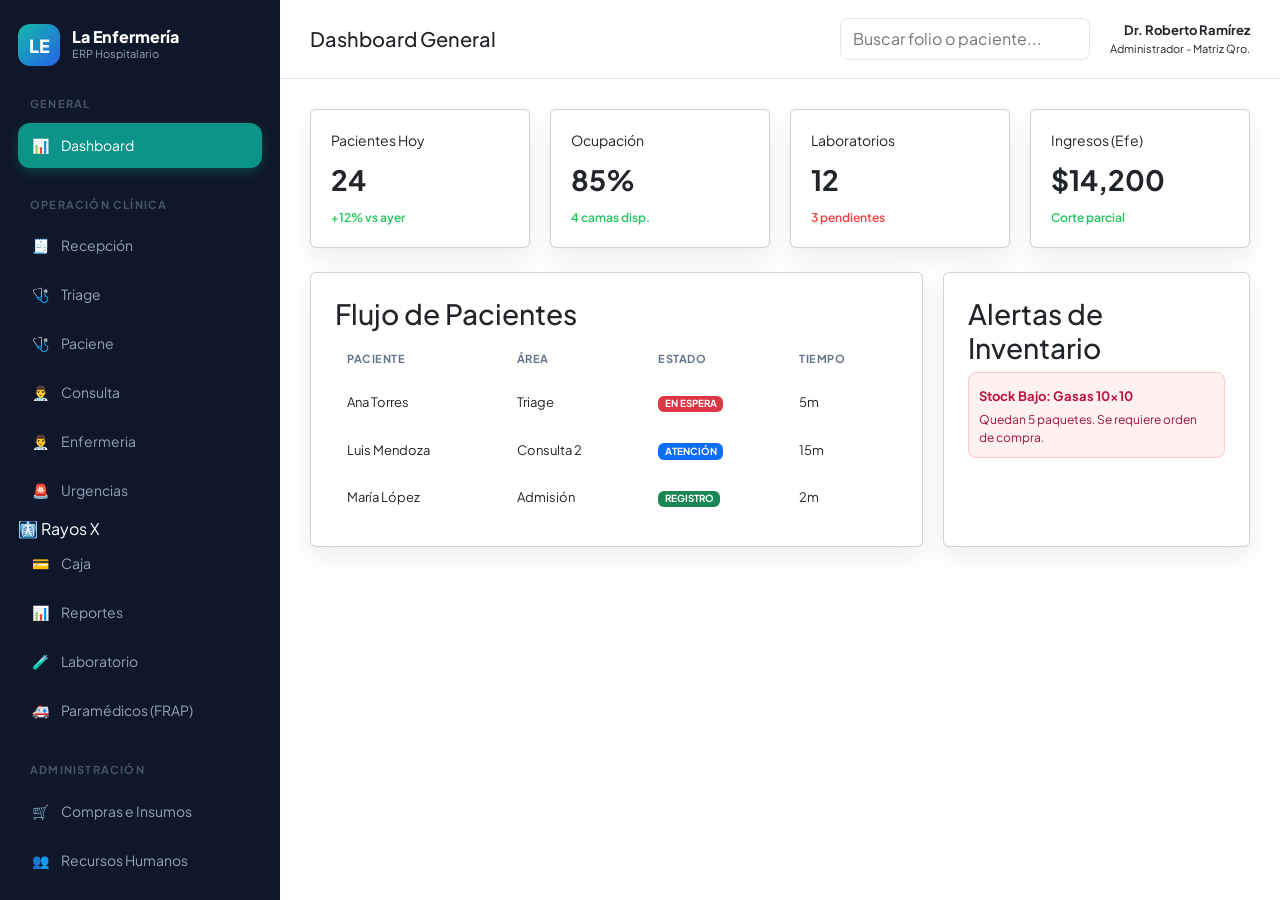
==== index.html @ 9ca6b5b4 "ci:: burtton" ====
<!DOCTYPE html>
<html lang="es">

<head>
    <meta charset="UTF-8">
    <meta name="viewport" content="width=device-width, initial-scale=1.0">
    <title>ERP Clínica La Enfermería - Sistema Integral</title>
    <script src="./js/script.js"></script>
    <script src="./js/triage.js"></script>
    <script src="./js/laboratori.js"></script>
    <script src="./js/reception.js"></script>
    <script src="./js/xray.js"></script>
    <script src="./js/paramedic.js"></script>
    <script src="https://cdnjs.cloudflare.com/ajax/libs/jspdf/2.5.1/jspdf.umd.min.js"></script>
    <script src="https://cdn.jsdelivr.net/npm/bootstrap@5.3.3/dist/js/bootstrap.bundle.min.js"></script>
    <link rel="stylesheet" href="./styles/triage.css">
    <link rel="stylesheet" href="./styles/laboratori.css">
    <link rel="stylesheet" href="./styles/enfermery.css">
    <link rel="stylesheet" href="./styles/consultation.css">
    <link rel="stylesheet" href="./styles/patient.css">
    <link rel="stylesheet" href="./styles/urgency.css">
    <link rel="stylesheet" href="./styles/toast.css">
    <link rel="stylesheet" href="./styles/paramedics.css">
    <link rel="stylesheet" href="./styles/reception.css">
    <link rel="stylesheet" href="./styles/general.css">
    <link href="https://cdn.jsdelivr.net/npm/bootstrap@5.3.8/dist/css/bootstrap.min.css" rel="stylesheet"
        integrity="sha384-sRIl4kxILFvY47J16cr9ZwB07vP4J8+LH7qKQnuqkuIAvNWLzeN8tE5YBujZqJLB" crossorigin="anonymous">
    <link href="https://fonts.googleapis.com/css2?family=Plus+Jakarta+Sans:wght@300;400;600;700&display=swap"
        rel="stylesheet">
</head>

<body>
    <script src="./js/consultation.js"></script>
    <script src="./js/patient.js"></script>
    <script src="./js//urgency.js"></script>

    <div id="toast-container"></div>
    <aside class="sidebar">
        <div class="brand">
            <div class="brand-logo">LE</div>
            <div>
                <div style="font-weight: 800; font-size: 16px; line-height: 1.2;">La Enfermería</div>
                <div style="font-size: 11px; color: #94a3b8;">ERP Hospitalario</div>
            </div>
        </div>

        <div class="nav-group">


            <div class="nav-label">General</div>
            <div class="nav-item active" onclick="showModule('dashboard')"><span>📊</span> Dashboard</div>
        </div>

        <div class="nav-group">
            <div class="nav-label">Operación Clínica</div>
            <div class="nav-item" onclick="showModule('recepcion')"><span>🧾</span>Recepción</div>
            <div class="nav-item" onclick="showModule('triage')"><span>🩺</span> Triage</div>
            <div class="nav-item" onclick="showModule('paciente')"><span>🩺</span> Paciene</div>
            <div class="nav-item" onclick="showModule('consulta')"><span>👨‍⚕️</span> Consulta</div>
            <div class="nav-item" onclick="showModule('enfermeria')"><span>👨‍⚕️</span> Enfermeria </div>
            <div class="nav-item" onclick="showModule('urgency')"><span>🚨</span> Urgencias</div>
            <div class="nav-iteem" onclick="showModule('xray')"><span>🩻</span> Rayos X</div>
            <div class="nav-item" onclick="showModule('')"><span>💳</span> Caja </div>
            <div class="nav-item" onclick="showModule('')"><span>📊</span> Reportes</div>
            <div class="nav-item" onclick="showModule('laboratorio')"><span>🧪</span> Laboratorio</div>
            <div class="nav-item" onclick="showModule('paramedicos')"><span>🚑</span> Paramédicos (FRAP)</div>
        </div>

        <div class="nav-group">
            <div class="nav-label">Administración</div>
            <div class="nav-item" onclick="showModule('compras')"><span>🛒</span> Compras e Insumos</div>
            <div class="nav-item" onclick="showModule('rrhh')"><span>👥</span> Recursos Humanos</div>
            <div class="nav-item" onclick="showModule('sistema')"><span>⚙️</span> Configuración</div>
        </div>
    </aside>
    <div class="main-container">
        <header>
            <h2 id="module-title" style="margin:0; font-size: 20px;">Dashboard General</h2>
            <div style="display:flex; gap:20px; align-items:center;">
                <input type="text" placeholder="Buscar folio o paciente..."
                    style="width: 250px; padding: 8px 12px; border-radius: 8px; border: 1px solid var(--border);">
                <div style="text-align: right;">
                    <div style="font-size: 13px; font-weight: 700;">Dr. Roberto Ramírez</div>
                    <div style="font-size: 11px; color: v ar(--text-muted);">Administrador - Matriz Qro.</div>
                </div>
            </div>
        </header>

        <div class="content">
            <section id="dashboard" class="section active">
                <div class="grid grid-4">
                    <div class="card kpi"><small>Pacientes Hoy</small><strong>24</strong><span>+12% vs ayer</span></div>
                    <div class="card kpi"><small>Ocupación</small><strong>85%</strong><span>4 camas disp.</span></div>
                    <div class="card kpi"><small>Laboratorios</small><strong>12</strong><span
                            style="color:var(--danger)">3 pendientes</span></div>
                    <div class="card kpi"><small>Ingresos (Efe)</small><strong>$14,200</strong><span>Corte
                            parcial</span></div>
                </div>
                <div class="grid grid-2">
                    <div class="card">
                        <h3>Flujo de Pacientes</h3>
                        <table>
                            <thead>
                                <tr>
                                    <th>Paciente</th>
                                    <th>Área</th>
                                    <th>Estado</th>
                                    <th>Tiempo</th>
                                </tr>
                            </thead>
                            <tbody>
                                <tr>
                                    <td>Ana Torres</td>
                                    <td>Triage</td>
                                    <td><span class="badge  text-bg-danger">En espera</span></td>
                                    <td>5m</td>
                                </tr>
                                <tr>
                                    <td>Luis Mendoza</td>
                                    <td>Consulta 2</td>
                                    <td><span class="badge text-bg-primary">Atención</span></td>
                                    <td>15m</td>
                                </tr>
                                <tr>
                                    <td>María López</td>
                                    <td>Admisión</td>
                                    <td><span class="badge text-bg-success">Registro</span></td>
                                    <td>2m</td>
                                </tr>
                            </tbody>
                        </table>
                    </div>
                    <div class="card">
                        <h3>Alertas de Inventario</h3>
                        <div
                            style="padding:10px; border-radius:8px; background:#fff1f2; border:1px solid #fecaca; margin-bottom:10px;">
                            <strong style="color:#be123c; font-size:13px;">Stock Bajo: Gasas 10x10</strong>
                            <p style="margin:4px 0 0; font-size:12px; color:#9f1239;">Quedan 5 paquetes. Se requiere
                                orden de compra.</p>
                        </div>
                    </div>
                </div>
            </section>

            <section id="recepcion" class="section">
                <div class="container-fluid py-3">
                    <div class="card shadow-sm border-0 rounded-4">

                        <div class="card-body">

                            <div class="d-flex justify-content-between align-items-center flex-wrap gap-3 mb-4">

                                <div>
                                    <h2 class="mb-1">
                                        Admisión Clínica
                                    </h2>

                                    <p class="text-muted mb-0 small">
                                        Registro, clasificación y control de flujo operativo.
                                    </p>
                                </div>

                                <button class="btn btn-danger" onclick="openUrgencia()">

                                    🚨 Pase directo a urgencias

                                </button>

                            </div>

                            <div class="row g-3 mb-4">

                                <div class="col-md-3">
                                    <div class="card border-0 bg-light rounded-4">
                                        <div class="card-body">
                                            <small class="text-muted">
                                                Pacientes activos
                                            </small>

                                            <h2 id="stat-activos" class="mb-0">
                                                0
                                            </h2>
                                        </div>
                                    </div>
                                </div>

                                <div class="col-md-3">
                                    <div class="card border-0 bg-light rounded-4">
                                        <div class="card-body">
                                            <small class="text-muted">
                                                En espera
                                            </small>

                                            <h2 id="stat-espera" class="mb-0">
                                                0
                                            </h2>
                                        </div>
                                    </div>
                                </div>

                                <div class="col-md-3">
                                    <div class="card border-0 bg-light rounded-4">
                                        <div class="card-body">
                                            <small class="text-muted">
                                                Urgencias
                                            </small>

                                            <h2 id="stat-urgencias" class="mb-0">
                                                0
                                            </h2>
                                        </div>
                                    </div>
                                </div>

                                <div class="col-md-3">
                                    <div class="card border-0 bg-light rounded-4">
                                        <div class="card-body">
                                            <small class="text-muted">
                                                Pendiente de cobro
                                            </small>

                                            <h2 id="stat-finalizados" class="mb-0">
                                                0
                                            </h2>
                                        </div>
                                    </div>
                                </div>

                            </div>
                            <ul class="nav nav-pills mb-4" id="admisionTabs">

                                <li class="nav-item">
                                    <button
                                        id="btn-tab-directorio"
                                        class="nav-link active"
                                        data-bs-toggle="pill"
                                        data-bs-target="#tab-directorio">

                                        Directorio de Pacientes

                                    </button>
                                </li>

                                <li class="nav-item">
                                    <button
                                        id="btn-tab-admision"
                                        class="nav-link"
                                        data-bs-toggle="pill"
                                        data-bs-target="#tab-admision">

                                        Ficha de Ingreso

                                    </button>
                                </li>

                                <li class="nav-item">
                                    <button
                                        id="btn-tab-atencion"
                                        class="nav-link"
                                        data-bs-toggle="pill"
                                        data-bs-target="#tab-atencion">

                                        Monitor Clínico

                                    </button>
                                </li>

                            </ul>

                            <div class="tab-content">

                                <!-- DIRECTORIO -->

                                <div class="tab-pane fade show active" id="tab-directorio">

                                    <div class="card border-0 bg-light rounded-4">

                                        <div class="card-body">

                                            <div
                                                class="d-flex justify-content-between align-items-center flex-wrap gap-3 mb-4">

                                                <h4 class="mb-0">
                                                    Expediente Digital
                                                </h4>

                                                <input type="text" class="form-control" style="max-width:350px"
                                                    placeholder="Buscar..." onkeyup="filterTable(this)">

                                            </div>

                                            <div class="table-responsive">

                                                <table class="table align-middle">

                                                    <thead class="table-light">

                                                        <tr>
                                                            <th>Paciente</th>
                                                            <th>CURP</th>
                                                            <th>Teléfono</th>
                                                            <th>Membresía</th>
                                                            <th>Acciones</th>
                                                        </tr>

                                                    </thead>

                                                    <tbody id="lista-directorio"></tbody>

                                                </table>

                                            </div>

                                        </div>

                                    </div>

                                </div>

                                <!-- ADMISION -->
                                <div id="tab-admision" class="tab-pane fade container-fluid py-4">

                                    <div class="card border-0 shadow-sm rounded-4">

                                        <div class="card-body p-4 p-lg-5">

                                            <!-- HEADER -->
                                            <div
                                                class="d-flex justify-content-between align-items-center flex-wrap gap-3 mb-4">

                                                <div>
                                                    <h3 class="fw-bold mb-1">
                                                        Ficha de Ingreso Administrativo
                                                    </h3>

                                                    <p class="text-muted mb-0">
                                                        Registro administrativo y asignación de atención
                                                    </p>
                                                </div>

                                                <button class="btn btn-outline-secondary rounded-pill px-4"
                                                    onclick="limpiarForm()">

                                                    Limpiar formulario

                                                </button>

                                            </div>

                                            <!-- DATOS PERSONALES -->
                                            <div class="border-bottom pb-3 mb-4">
                                                <h5 class="fw-bold text-primary mb-0">
                                                    Datos Personales
                                                </h5>
                                            </div>

                                            <div class="row g-4">

                                                <div class="col-lg-4 col-md-6">
                                                    <label class="form-label fw-semibold required">
                                                        Nombre(s)
                                                    </label>

                                                    <input type="text" id="adm-nom" class="form-control form-control-lg"
                                                        placeholder="Ej. Luis Alberto">
                                                </div>

                                                <div class="col-lg-4 col-md-6">
                                                    <label class="form-label fw-semibold required">
                                                        Apellido Paterno
                                                    </label>

                                                    <input type="text" id="adm-pat" class="form-control form-control-lg"
                                                        placeholder="Ej. Mendoza">
                                                </div>

                                                <div class="col-lg-4 col-md-6">
                                                    <label class="form-label fw-semibold">
                                                        Apellido Materno
                                                    </label>

                                                    <input type="text" id="adm-mat" class="form-control form-control-lg"
                                                        placeholder="Ej. Arriaga">
                                                </div>

                                            </div>

                                            <div class="row g-4 mt-1">

                                                <div class="col-lg-3 col-md-6">
                                                    <label class="form-label fw-semibold required">
                                                        CURP
                                                    </label>

                                                    <input type="text" id="adm-curp"
                                                        class="form-control form-control-lg" maxlength="18"
                                                        placeholder="18 caracteres" oninput="handleCURP(this.value)">
                                                </div>

                                                <div class="col-lg-3 col-md-6">
                                                    <label class="form-label fw-semibold required">
                                                        Fecha Nacimiento
                                                    </label>

                                                    <input type="date" id="adm-fec" class="form-control form-control-lg"
                                                        onchange="calcEdad(this.value)">
                                                </div>

                                                <div class="col-lg-3 col-md-6">
                                                    <label class="form-label fw-semibold">
                                                        Edad Calculada
                                                    </label>

                                                    <input type="text" id="adm-edad" readonly
                                                        class="form-control form-control-lg bg-light"
                                                        placeholder="Automático">
                                                </div>

                                                <div class="col-lg-3 col-md-6">
                                                    <label class="form-label fw-semibold required">
                                                        Teléfono
                                                    </label>

                                                    <input type="tel" id="adm-tel" class="form-control form-control-lg"
                                                        maxlength="10" placeholder="10 dígitos">
                                                </div>

                                            </div>

                                            <!-- DATOS ADMINISTRATIVOS -->
                                            <div class="border-bottom pb-3 mt-5 mb-4">
                                                <h5 class="fw-bold text-primary mb-0">
                                                    Datos Administrativos
                                                </h5>
                                            </div>

                                            <div class="row g-4">

                                                <div class="col-lg-3 col-md-6">

                                                    <label class="form-label fw-semibold">
                                                        Sexo
                                                    </label>

                                                    <select id="adm-sexo" class="form-select form-select-lg">

                                                        <option value="">Seleccione...</option>
                                                        <option>Femenino</option>
                                                        <option>Masculino</option>
                                                        <option>Otro / No especifica</option>

                                                    </select>

                                                </div>

                                                <div class="col-lg-3 col-md-6">

                                                    <label class="form-label fw-semibold">
                                                        Correo
                                                    </label>

                                                    <input type="email" id="adm-correo"
                                                        class="form-control form-control-lg"
                                                        placeholder="correo@dominio.com">

                                                </div>

                                                <div class="col-lg-3 col-md-6">

                                                    <label class="form-label fw-semibold">
                                                        Tipo de Paciente
                                                    </label>

                                                    <select id="adm-tipo-paciente" class="form-select form-select-lg"
                                                        onchange="checkMembresiaManual(this.value)">

                                                        <option value="Particular">Particular</option>
                                                        <option value="Membresía">Membresía</option>

                                                    </select>

                                                </div>

                                                <div class="col-lg-3 col-md-6">

                                                    <label class="form-label fw-semibold">
                                                        Forma de Pago
                                                    </label>

                                                    <select id="adm-pago" class="form-select form-select-lg">

                                                        <option>Efectivo</option>
                                                        <option>Tarjeta</option>
                                                        <option>Transferencia</option>
                                                        <option>Pago pendiente</option>

                                                    </select>

                                                </div>

                                            </div>

                                            <!-- SERVICIO -->
                                            <div class="border-bottom pb-3 mt-5 mb-4">
                                                <h5 class="fw-bold text-primary mb-0">
                                                    Servicio Solicitado
                                                </h5>
                                            </div>

                                            <div class="row g-4">

                                                <div class="col-lg-3 col-md-6">

                                                    <label class="form-label fw-semibold required">
                                                        Servicio
                                                    </label>

                                                    <select id="adm-serv" class="form-select form-select-lg"
                                                        onchange="toggleExtra(this.value)">

                                                        <option value="">Seleccione servicio...</option>
                                                        <option value="consulta">🩺 Consulta Médica</option>
                                                        <option value="rx">🩻 Rayos X / Imagen</option>
                                                        <option value="laboratorio">🔬 Laboratorio</option>
                                                        <option value="enfermeria">💉 Enfermería / Inyecciones</option>
                                                        <option value="urgencias">🚨 Urgencias</option>

                                                    </select>

                                                </div>
                                            </div>

                                            <!-- EXTRA CONSULTA -->
                                            <div id="extra-consulta" class="border-top mt-5 pt-4" style="display:none;">

                                                <h5 class="fw-bold mb-4 text-secondary">
                                                    Información de Consulta
                                                </h5>

                                                <div class="row g-4">

                                                    <div class="col-lg-6">

                                                        <label class="form-label fw-semibold">
                                                            Motivo principal de consulta
                                                        </label>

                                                        <select id="adm-motivo-sel" class="form-select form-select-lg">

                                                            <option value="">Seleccione motivo...</option>
                                                            <option value="Certificado Médico">Certificado Médico
                                                            </option>
                                                            <option value="Contusión">Contusión</option>
                                                            <option value="Curación">Curación</option>
                                                            <option value="Diarrea">Diarrea</option>

                                                        </select>

                                                    </div>

                                                </div>

                                                <div class="mt-4">

                                                    <label class="form-label fw-semibold">
                                                        Comentarios libres / Signos referidos por el paciente
                                                    </label>

                                                    <textarea id="adm-comentarios" rows="3" class="form-control"
                                                        placeholder="Ej. El paciente refiere dolor intenso desde hace 2 días..."></textarea>

                                                </div>

                                            </div>

                                            <!-- PANEL MEMBRESIA -->
                                            <div id="panel-membresia" class="bg-light border rounded-4 p-4 mt-5">

                                                <div
                                                    class="d-flex justify-content-between align-items-center flex-wrap gap-2 mb-3">

                                                    <h4 id="mem-titulo" class="fw-bold m-0">
                                                    </h4>

                                                    <span class="badge bg-success px-3 py-2">
                                                        VIGENCIA: ACTIVA
                                                    </span>

                                                </div>

                                                <div id="mem-lista" class="row g-3">
                                                </div>

                                            </div>

                                            <!-- BOTON -->
                                            <div class="mt-5">

                                                <button id="btn-guardar-adm"
                                                    class="btn btn-primary btn-lg w-100 py-3 fw-bold rounded-4"
                                                    onclick="finalizarNormal()">

                                                    Confirmar Ingreso a Atención

                                                </button>

                                            </div>

                                        </div>

                                    </div>

                                </div>
                                <!-- MONITOR -->

                                <div class="tab-pane fade" id="tab-atencion">

                                    <div class="card border-0 bg-light rounded-4">

                                        <div class="card-body">

                                            <div class="d-flex justify-content-between align-items-center mb-4">

                                                <h4 class="mb-0">
                                                    Monitor Clínico
                                                </h4>

                                                <button class="btn btn-outline-secondary" onclick="limpiarAtencion()">

                                                    Limpiar monitor

                                                </button>

                                            </div>

                                            <div id="lista-atencion" class="grid grid-3">
                                                <!-- 
                                                class="row g-3"
                                             -->
                                            </div>

                                        </div>

                                    </div>

                                </div>

                            </div>
                        </div>

                    </div>
                </div>
            </section>

            <section id="paciente" class="section">
                <div class="grid grid-6" id="patient_table">
                    <table>
                        <thead>
                            <tr>
                                <td>#</td>
                                <td>Nombre</td>
                                <td>Curp</td>
                                <td>Edad</td>
                                <td>Sexo</td>
                                <td>Estado Actual</td>
                            </tr>
                        </thead>
                        <tbody>
                        </tbody>
                    </table>
                </div>
                <div id="patient_information" style="display: none;">
                    <div class="container-patient-information">
                        <img
                            src="https://encrypted-tbn0.gstatic.com/images?q=tbn:ANd9GcQP3lC0SfgqCcTGipFh64hddM6xgBYQj90wOA&s">
                        <h2><strong>Pedro Infante Cruz</strong></h2>
                    </div>
                    <div class="container py-5">

                        <!-- DATOS GENERALES -->
                        <div class="card shadow-sm mb-4">
                            <div class="card-body">

                                <div class="row">

                                    <div class="col-md-3 mb-3">
                                        <label class="fw-bold">Nombre</label>
                                        <p id="nombrePaciente"></p>
                                    </div>

                                    <div class="col-md-3 mb-3">
                                        <label class="fw-bold">Edad</label>
                                        <p id="edadPaciente"></p>
                                    </div>

                                    <div class="col-md-3 mb-3">
                                        <label class="fw-bold">Sexo</label>
                                        <p id="sexoPaciente"></p>
                                    </div>

                                    <div class="col-md-3 mb-3">
                                        <label class="fw-bold">CURP</label>
                                        <p id="curpPaciente"></p>
                                    </div>
                                    <div class="col-md-3 mb-3">
                                        <label class="fw-bold">Direccion</label>
                                        <p id="addressPaciente"></p>
                                    </div>
                                    <div class="col-md-3 mb-3">
                                        <label class="fw-bold">Tipo de Sangre</label>
                                        <p id="bloodType"></p>
                                    </div>

                                </div>

                            </div>
                        </div>

                        <!-- ACCORDION -->
                        <div class="accordion shadow-sm" id="accordionHistorial">
                            <!-- ULTIMAS VISITAS -->
                            <div class="accordion-item">

                                <h2 class="accordion-header">
                                    <button class="accordion-button" type="button" data-bs-toggle="collapse"
                                        data-bs-target="#collapseVisitas">

                                        Últimas Visitas
                                    </button>
                                </h2>

                                <div id="collapseVisitas" class="accordion-collapse collapse show"
                                    data-bs-parent="#accordionHistorial">

                                    <div class="accordion-body">

                                        <div id="visitasContainer"></div>

                                    </div>
                                </div>
                            </div>
                            <!-- ANTECEDENTES -->
                            <div class="accordion-item">

                                <h2 class="accordion-header">
                                    <button class="accordion-button collapsed" type="button" data-bs-toggle="collapse"
                                        data-bs-target="#collapseAntecedentes">

                                        Antecedentes Heredofamiliares
                                    </button>
                                </h2>

                                <div id="collapseAntecedentes" class="accordion-collapse collapse"
                                    data-bs-parent="#accordionHistorial">

                                    <div class="accordion-body">

                                        <ul class="list-group" id="antecedentesContainer"></ul>

                                    </div>
                                </div>
                            </div>
                            <!-- PADECIMIENTOS PREVIOS -->
                            <div class="accordion-item">

                                <h2 class="accordion-header">
                                    <button class="accordion-button collapsed" type="button" data-bs-toggle="collapse"
                                        data-bs-target="#collapsePadecimientos">

                                        <p>Padecimientos</p>
                                    </button>
                                </h2>

                                <div id="collapsePadecimientos" class="accordion-collapse collapse"
                                    data-bs-parent="#accordionHistorial">
                                    <div class="accordion-body">

                                        <ul class="list-group" id="padecimientosContainer"></ul>

                                    </div>
                                </div>
                            </div>

                            <!-- MEDICAMENTOS -->
                            <div class="accordion-item">

                                <h2 class="accordion-header">
                                    <button class="accordion-button collapsed" type="button" data-bs-toggle="collapse"
                                        data-bs-target="#collapseMedicamentos">

                                        Medicamentos
                                    </button>
                                </h2>

                                <div id="collapseMedicamentos" class="accordion-collapse collapse"
                                    data-bs-parent="#accordionHistorial">

                                    <div class="accordion-body">

                                        <ul class="list-group" id="medicamentosContainer"></ul>

                                    </div>
                                </div>
                            </div>

                            <!-- HISTORIAL CLINICO -->
                            <div class="accordion-item">

                                <h2 class="accordion-header">
                                    <button class="accordion-button collapsed" type="button" data-bs-toggle="collapse"
                                        data-bs-target="#collapseHistorial">

                                        Historial Clínico
                                    </button>
                                </h2>

                                <div id="collapseHistorial" class="accordion-collapse collapse"
                                    data-bs-parent="#accordionHistorial">

                                    <div class="accordion-body">

                                        <div id="historialContainer"></div>

                                    </div>
                                </div>
                            </div>

                        </div>

                    </div>
                </div>
            </section>

            <section id="triage" class="section">
                <div id="tableTriage" class="grid grid-6">
                    <table>
                        <thead>
                            <tr>
                                <th>Folio</th>
                                <th>Paciente</th>
                                <th>Motivo de Consulta</th>
                                <th>Estado</th>
                            </tr>
                        </thead>
                        <tbody>
                            <tr onclick="seleccionarPaciente()">
                                <td>ADM-001</td>
                                <td>Juan Pérez</td>
                                <td>Dolor en antebrazo</td>
                                <td class="badge text-bg-warning">En espera</td>
                            </tr>
                            <tr onclick="seleccionarPaciente()">
                                <td>ADM-002</td>
                                <td>Elena Gil</td>
                                <td>Aplicacion de inyeccion</td>
                                <td class="badge text-bg-primary">En Atencion</td>
                            </tr>
                        </tbody>
                    </table>
                </div>
                <div class="grid grid-2" id="contenedorForm" style="display:none;">
                    <div class="card">
                        <h3>Valoración de Signos Vitales</h3>
                        <div class="grid grid-3">
                            <div class="form-group">
                                <label>Tensión Sistólica (mmHg)</label>
                                <input type="number" id="sistolica" placeholder="120" required>
                                <small class="error-message"></small>
                            </div>
                            <div class="form-group">
                                <label>Tensión Diastólica (mmHg)</label>
                                <input type="number" id="diastolica" placeholder="80" required>
                                <small class="error-message"></small>
                            </div>
                            <div class="form-group">
                                <label>Frec. Cardíaca (LPM)</label>
                                <input type="number" id="lpm" placeholder="75" required>
                                <small class="error-message"></small>
                            </div>
                            <div class="form-group">
                                <label>Frec. Respiratoria (RPM)</label>
                                <input type="number" id="respiratory" required placeholder="18">
                                <small class="error-message"></small>
                            </div>
                            <div class="form-group">
                                <label>Temperatura (°C)</label>
                                <input type="number" id="temperature" required step="0.1" placeholder="36.5">
                                <small class="error-message"></small>
                            </div>
                            <div class="form-group">
                                <label>Sat. Oxígeno (SpO2 %)</label>
                                <input type="number" id="oxygen" required placeholder="98">
                                <small class="error-message"></small>

                            </div>
                            <div class="form-group">
                                <label>Peso (kg)</label>
                                <input type="number" step="0.1" id="wiegth" required placeholder="70.0">
                                <small class="error-message"></small>

                            </div>
                            <div class="form-group">
                                <label>Talla (cm)</label>
                                <input type="number" id="height" required placeholder="170">
                                <small class="error-message"></small>

                            </div>
                            <div class="form-group">
                                <label>Glucosa (mg/dL)</label>
                                <input type="number" id="glucose" required placeholder="90">
                                <small class="error-message"></small>

                            </div>
                        </div>

                        <div class="form-group">
                            <label>Escala Visual Análoga del Dolor (EVA: 0-10)</label>
                            <input type="range" min="0" id="scale_visual_scale" max="10" value="0"
                                oninput="this.nextElementSibling.value = this.value">
                            <output style="font-weight:bold; color:var(--primary)">0</output>
                        </div>

                        <hr style="margin:20px 0; border:0; border-top:1px solid var(--border)">

                        <h3>Escala de Glasgow</h3>
                        <div class="grid grid-3">
                            <div class="form-group">
                                <label>Apertura Ocular</label>
                                <select id="glasgow_ocular" onchange="watcherGlassgow()">
                                    <option value="4">4 - Espontánea</option>
                                    <option value="3">3 - Al orden</option>
                                    <option value="2">2 - Al dolor</option>
                                    <option value="1">1 - Ninguna</option>
                                </select>
                            </div>
                            <div class="form-group">
                                <label>Respuesta Verbal</label>
                                <select id="glasgow_verbal" onchange="watcherGlassgow()">
                                    <option value="5">5 - Orientado</option>
                                    <option value="4">4 - Confuso</option>
                                    <option value="3">3 - Inapropiado</option>
                                    <option value="2">2 - Sonidos</option>
                                    <option value="1">1 - Ninguna</option>
                                </select>
                            </div>
                            <div class="form-group">
                                <label>Respuesta Motora</label>
                                <select id="glasgow_motor" onchange="watcherGlassgow()">
                                    <option value="6">6 - Obedece</option>
                                    <option value="5">5 - Localiza</option>
                                    <option value="4">4 - Retira</option>
                                    <option value="3">3 - Flexión</option>
                                    <option value="2">2 - Extensión</option>
                                    <option value="1">1 - Ninguna</option>
                                </select>
                            </div>
                        </div>
                        <div style="background:var(--bg-main); padding:10px; border-radius:8px; font-weight:bold;">
                            Puntaje Glasgow Total: <span id="glassgowTotal" style="color:var(--secondary)">15/15</span>
                            Clasificación: <span id="glasgow_result"></span>
                        </div>
                        <br>
                        <div class="button-container">
                            <button class="btn btn-primary" onclick="finishTriageService()">Finalizar y Asignar
                                Prioridad</button>
                        </div>
                    </div>

                    <div class="card">
                        <h3>Clasificación de Prioridad</h3>
                        <p style="font-size:12px; color:var(--text-muted)">Seleccione el nivel de urgencia basado en la
                            valoración:</p>

                        <div style="display:flex; flex-direction:column; gap:10px;">
                            <label class="priority-level-one">
                                <input id="selector-1" type="radio" name="prioridad" value="1" disabled>
                                <span class="badge text-bg-danger">Nivel 1 - Emergencia (Inmediata)</span>
                            </label>
                            <label class="priority-level-two">
                                <input id="selector-2" type="radio" name="prioridad" value="2" disabled>
                                <span class="badge  text-bg-warning">Nivel 2 - Urgencia (< 15 min)</span>
                            </label>
                            <label class="priority-level-three">
                                <input id="selector-3" type="radio" name="prioridad" value="3" disabled>
                                <span class="badge text-bg-success">Nivel 3 - No Urgente</span>
                            </label>
                        </div>

                        <div style="margin-top:25px;">
                            <label>Notas de Enfermería / Triage</label>
                            <textarea aria-setsize="450" rows="4"
                                placeholder="Describa brevemente el estado general, alergias detectadas o síntomas principales..."
                                id="triage_note"></textarea>
                        </div>
                        .

                    </div>
                </div>
            </section>

            <section id="consulta" class="section">
                <div class="container mt-5">
                    <ul class="nav nav-tabs" id="consultationTabs" role="tablist">
                        <li class="nav-item" role="presentation">
                            <button class="nav-link active" id="home-consult-tab" data-bs-toggle="tab" data-bs-target="#home"
                                type="button">
                                Paciente en consulta
                            </button>
                        </li>

                        <li class="nav-item" role="presentation">
                            <button class="nav-link" id="perfil-tab" data-bs-toggle="tab" data-bs-target="#perfil"
                                type="button">
                                Pacientes
                            </button>
                        </li>
                    </ul>
                    <div class="tab-content border border-top-0 p-4 bg-white">
                        <div class="tab-pane fade show active" id="home">
                            <div class="grid grid-6" id="tableConsultationPatient">
                                <table>
                                    <thead>
                                        <th>Folio</th>
                                        <th>Paciente</th>
                                        <th>Motivo</th>
                                        <th>Estado</th>
                                    </thead>
                                    <tbody>
                                        <tr onclick="seleccionarConsulta()">
                                            <td>ADM-001</td>
                                            <td>Juan Pérez</td>
                                            <td>Dolor de antebrazo</td>
                                            <td class="badge text-bg-primary">En espera</td>
                                        </tr>
                                    </tbody>
                                </table>
                            </div>
                            <div class="grid grid-2" id="patientConsultForm" style="display: none;">
                                <div class="card">
                                    <div class="button-container">
                                        <button class="btn btn-outline-secundary" onclick="regresarConsulta()">
                                            Regresar
                                        </button>
                                    </div>
                                    <h3>Historial Clinico</h3>
                                    <div class="antecedentes-container">
                                        <div class="accordion">
                                            <div class="accordion-header">Antecedentes Heredofamiliares</div>
                                            <div class="accordion-content">
                                                <section id="backgound_list">
                                                    <table>
                                                        <thead>
                                                            <tr>
                                                                <th>#</th>
                                                                <th>Pariente</th>
                                                                <th>Padecimiento</th>
                                                            </tr>
                                                        </thead>
                                                        <tbody>
                                                            <tr>
                                                                <td></td>
                                                                <td></td>
                                                                <td></td>
                                                            </tr>
                                                        </tbody>
                                                    </table>
                                                </section>
                                                <section>
                                                    <button class="btn btn-primary" onclick="agregarAntecedente()">+
                                                        Agregar antecedentes</button>
                                                </section>
                                            </div>
                                        </div>
                                        <!-- 🧍 NO PATOLÓGICOS -->
                                        <div class="accordion">
                                            <div class="accordion-header">Antecedentes No Patológicos</div>
                                            <div class="accordion-content">
                                                <label>Tabaquismo:</label>
                                                <select id="apnp_tabaquismo">
                                                    <option value="">Seleccionar</option>
                                                    <option value="no">No</option>
                                                    <option value="si">Sí</option>
                                                    <option value="exfumador">Exfumador</option>
                                                </select>
                                                <br>
                                                <label>Alcohol:</label>
                                                <select id="apnp_alcohol">
                                                    <option value="">Seleccionar</option>
                                                    <option value="nunca">Nunca</option>
                                                    <option value="ocasional">Ocasional</option>
                                                    <option value="frecuente">Frecuente</option>
                                                </select>
                                                <br>
                                                <label>Actividad Física:</label>
                                                <select id="apnp_actividad">
                                                    <option value="">Seleccionar</option>
                                                    <option value="sedentario">Sedentario</option>
                                                    <option value="moderado">Moderado</option>
                                                    <option value="activo">Activo</option>
                                                </select>
                                                <br>

                                                <label>Alergias:</label>
                                                <textarea id="apnp_notas"></textarea>
                                                <br>
                                                <label>Notas:</label>
                                                <textarea id="apnp_notas"></textarea>


                                            </div>
                                        </div>
                                        <!-- 🏥 PATOLÓGICOS -->
                                        <div class="accordion">
                                            <div class="accordion-header">Antecedentes Patológicos</div>
                                            <div class="accordion-content">

                                                <label>Enfermedades:</label>
                                                <select id="app_enfermedades">
                                                    <option value="Nada">ninguna enfermedad</option>
                                                    <option value="diabetes_tipo_2">Diabetes Tipo 2</option>
                                                    <option value="hipertension">Hipertensión</option>
                                                    <option value="asma">Asma</option>
                                                    <option value="cardiopatia">Cardiopatía</option>
                                                </select><br>
                                                <label>Tipo sanguinio</label>
                                                <select>
                                                    <option value="O+">O+</option>
                                                    <option value="O-">O-</option>
                                                    <option value="AB+">AB+</option>
                                                    <option value="AB-">AB-</option>
                                                    <option value="A+">A+</option>
                                                    <option value="A-">A-</option>
                                                    <option value="B+">B+</option>
                                                    <option value="B-">B-</option>
                                                </select>

                                                <label>Descripción:</label>
                                                <textarea id="app_descripcion"></textarea>

                                            </div>
                                        </div>
                                        <!-- Grupo etnico -->
                                        <div class="accordion">
                                            <div class="accordion-header">Grupo Etnico</div>
                                            <div class="accordion-content">
                                                <label>¿Perteneces a un grupo ?</label>
                                                <label>
                                                    <input type="checkbox" id="etnicalGroupCheckbox"
                                                        onclick="etnicalGroup()" value="si">
                                                    <span id="result">No</span>
                                                </label>

                                                <br>
                                                <div id="etnical-group" style="display: none;">
                                                    <label> Escribe cual: </label>
                                                    <textarea id="app_descripcion"></textarea>
                                                </div>

                                            </div>
                                        </div>
                                    </div>
                                    <div class="card">
                                        <h3>Expediente Clínico</h3>
                                        <div class="form-group"><label>Motivo de Consulta</label><textarea
                                                rows="3"></textarea></div>
                                        <div class="form-group"><label>Exploración Física</label><textarea
                                                rows="3"></textarea></div>
                                        <div class="form-group"><label>Diagnóstico (CIE-10)</label><input type="text"
                                                placeholder="Ej. J00 - Rinofaringitis"></div>
                                    </div>
                                    <div class="card">
                                        <h3>Receta Médica</h3>
                                        <div
                                            style="border: 1px dashed var(--border); padding: 15px; border-radius: 10px; margin-bottom: 15px;">
                                            <section>
                                                <table id="mediament_table">
                                                    <thead>
                                                        <tr>
                                                            <th>Medicamento</th>
                                                            <th>Dosis</th>
                                                            <th>Frecuencia</th>
                                                            <th>Duracion</th>
                                                        </tr>
                                                    </thead>
                                                    <tbody>
                                                    </tbody>
                                                </table>
                                            </section>
                                        </div>
                                        <button class="btn btn btn-success" onclick="showModalMedicaments()"
                                            style="width:100%; justify-content:center;">+ Agregar Medicamento</button>
                                    </div>
                                    <div class="button-container">
                                        <button class="btn btn-primary"
                                            onclick="showModalFinishConsultation()">Finalizar Atención</button>
                                        <button class="btn btn-primary"> <a href="./assets//receta.pdf" download style="color: white !important;"
                                                target="_blank"> Imprimir receta </a></button>
                                    </div>
                                </div>
                            </div>
                        </div>
                        <div class="tab-pane fade" id="perfil">
                            <div class="grid grid-6" id="tableConsultationPatient">
                                <table>
                                    <thead>
                                        <th>Folio</th>
                                        <th>Paciente</th>
                                        <th>Motivo</th>
                                        <th>Ultima visita</th>
                                    </thead>
                                    <tbody>
                                        <tr>
                                            <td>ADM-001</td>
                                            <td>Juan Pérez</td>
                                            <td>Dolor de antebrazo</td>
                                            <td>2026/01/01 23:00 hrs</td>
                                        </tr>
                                    </tbody>
                                </table>
                            </div>
                        </div>

                        <div class="tab-pane fade" id="config">
                            <h4>Configuración</h4>
                            <p>Contenido de la pestaña Configuración.</p>
                        </div>
                    </div>
                </div>

            </section>

            <!-- inicio -->
            <section id="laboratorio" class="section">
                <div class="card">
                    <div class="card-header">
                        <h3>Órdenes de Laboratorio Pendientes</h3>
                    </div>

                    <table>
                        <thead>
                            <tr>
                                <th>ID</th>
                                <th>Paciente</th>
                                <th>Estudio</th>
                                <th>Estado</th>
                                <th>Acciones</th>
                                <th>Archivo</th>
                            </tr>
                        </thead>

                        <tbody id="tablaLaboratorio">
                            <tr>
                                <td>L-901</td>
                                <td>Pedro Infante</td>
                                <td>
                                    <span class="estudios-lista">Biometría Hemática</span>

                                    <button class="btn-icon" onclick="abrirModalEstudios(this)" title="Editar estudios">
                                        ✏️
                                    </button>
                                </td>
                                <td>
                                    <span class="badge  text-bg-danger status-name">En proceso</span>
                                </td>
                                <td>
                                    <button class="btn btn-secondary" onclick="abrirModalEstado(this)">
                                        Actualizar estado
                                    </button>

                                    <button class="btn btn-secondary" onclick="abrirModalEmail(this)">
                                        Enviar resultados
                                    </button>
                                </td>
                                <td>
                                    <input type="file" id="archivoLaboratorio901" class="input-archivo"
                                        onchange="mostrarArchivoSeleccionado(this)">

                                    <button class="btn btn-secondary"
                                        onclick="document.getElementById('archivoLaboratorio901').click()">
                                        Cargar archivo
                                    </button>

                                    <span class="archivo-nombre">Sin archivo</span>
                                </td>
                            </tr>
                        </tbody>
                    </table>
                    <!-- Apartado hoja de consumo -->
                    <div class="consumo-layout">
                        <div>
                            <button class="btn btn-primary" onclick="abrirModalHojaConsumo()">
                                Generar Hoja de consumo
                            </button>
                        </div>

                        <div class="hojas-consumo">
                            <h3>Hojas de consumo</h3>

                            <table>
                                <thead>
                                    <tr>
                                        <th>Paciente</th>
                                        <th>Archivo</th>
                                        <th>Acciones</th>
                                    </tr>
                                </thead>
                                <tbody id="tablaHojasConsumo">
                                    <tr>
                                        <td colspan="3">Sin hojas generadas</td>
                                    </tr>
                                </tbody>
                            </table>
                        </div>
                    </div>
                </div>

            </section>

            <section id="paramedicos" class="section">
                <div class="container mt-5">
                    <ul class="nav nav-tabs" id="consultationParamedicTabs" role="tablist">
                        <li class="nav-item" role="presentation">
                            <button class="nav-link active" id="home-tab" data-bs-toggle="tab"
                                data-bs-target="#activeServices" type="button">
                                Servicios
                            </button>
                        </li>

                        <li class="nav-item" role="presentation">
                            <button class="nav-link" id="perfil-paramedic-tab" data-bs-toggle="tab" data-bs-target="#services"
                                type="button">
                                Servicios activos
                            </button>
                        </li>
                    </ul>
                    <div class="tab-content border border-top-0 p-4 bg-white">
                        <div class="tab-pane fade show active" id="activeServices">
                            <div class="container" id="container-table-service-paramedic-active">
                                <table>
                                    <thead>
                                        <tr>
                                            <th>#</th>
                                            <th>Servicio</th>
                                            <th>Unidad</th>
                                            <th>direccion</th>
                                            <th>Paramedicos asignados</th>
                                            <th>Salida de base</th>
                                            <th>Entrada de Base</th>
                                            <th>Status</th>
                                        </tr>
                                    </thead>
                                    <tbody id="service-paramedic-active">
                                    </tbody>
                                </table>
                            </div>
                        </div>
                        <div class="tab-pane fade" id="services">
                            <div class="continer-button-ambulance-service">
                                <button class="btn btn-primary" onclick="createNewService()">Crear Servicio de
                                    Ambulancia</button>
                            </div>
                            <div class="container" id="container-table-service-paramedic">
                                <table>
                                    <thead>
                                        <tr>
                                            <th>#</th>
                                            <th>Servicio</th>
                                            <th>Unidad</th>
                                            <th>direccion</th>
                                            <th>Paramedicos asignados</th>
                                            <th>Salida de base</th>
                                            <th>LLegada a base</th>
                                            <th>Estado</th>
                                            <th>Evidencia</th>
                                        </tr>
                                    </thead>
                                    <tbody id="service-paramedic">
                                    </tbody>
                                </table>
                            </div>
                        </div>
                    </div>
                </div>
            </section>

            <section id="enfermeria" class="section">
            <div class="card">
                <div class="card-header">
                    <h3>Concentrado de Enfermería</h3>
                </div>

                <div class="enfermeria-grid">
                    <div class="enfermeria-card">
                        <div class="enfermeria-card-header">
                            <h4>Triage</h4>
                            <span class="badge bg-warning">Pendiente</span>
                        </div>
                        <p class="enfermeria-texto">1 paciente en espera de triage.</p>
                        <div class="enfermeria-detalle">
                            <span>Paciente: Juan Pérez</span>
                            <span>Hora: 10:30</span>
                        </div>
                        <button class="btn btn-secondary" onclick="goTo()">Ver solicitud</button>
                    </div>

                    <div class="enfermeria-card">
                        <div class="enfermeria-card-header">
                            <h4>Curación</h4>
                            <span class="badge bg-primary">En curso</span>
                        </div>
                        <p class="enfermeria-texto">1 paciente en curación.</p>
                        <div class="enfermeria-detalle">
                            <span>Paciente: Pedro Infante</span>
                            <span>Procedimiento: Limpieza y aseo</span>
                        </div>
                        <button class="btn btn-secondary" onclick="abrirModal('modalHojaConsumoENF')">
                            Generar Hoja de consumo
                        </button>
                    </div>

                    <div class="enfermeria-card">
                        <div class="enfermeria-card-header">
                            <h4>Aplicación de medicamento</h4>
                            <span class="badge bg-warning">Pendiente</span>
                        </div>
                        <p class="enfermeria-texto">2 medicamentos pendientes por aplicar.</p>
                        <div class="enfermeria-detalle">
                            <span>Paciente: Pedro Infante</span>
                            <span>Medicamento: Ketorolaco</span>
                            <span>Paciente: Ana Torres</span>
                            <span>Medicamento: Paracetamol</span>
                        </div>
                        <button class="btn btn-secondary" onclick="abrirModal('modalMedicamentoENF')">Generar Hoja
                            de consumo</button>
                    </div>

                    <div class="enfermeria-card">
                        <div class="enfermeria-card-header">
                            <h4>Urgencias</h4>
                            <span class="badge bg-danger">Prioritario</span>
                        </div>
                        <p class="enfermeria-texto">1 paciente requiere atención de enfermería.</p>
                        <div class="enfermeria-detalle">
                            <span>Paciente: Ana Torres</span>
                            <span>Motivo: Dolor abdominal</span>
                        </div>
                        <button class="btn btn-secondary" onclick="goTo()">Ver solicitud</button>
                    </div>
                </div>
            </div>

            <div class="card hojas-consumo-card">
                <div class="card-header">
                    <h3>Hojas de Consumo</h3>
                </div>

                <table>
                    <thead>
                        <tr>
                            <th>ID</th>
                            <th>Paciente</th>
                            <th>Hoja de consumo</th>
                            <th>Acciones</th>
                        </tr>
                    </thead>
                    <tbody id="tablaHojaConsumoENF">
                        <tr>
                            <td colspan="4">Sin hojas generadas</td>
                        </tr>
                    </tbody>
                </table>
            </div>
            </section>

            <section id="xray" class="section">

                <!-- HEADER -->
                <div class="card shadow-sm border-0 mb-4">

                    <div class="card-header bg-white d-flex justify-content-between align-items-center flex-wrap gap-3">

                        <div>
                            <h3 class="mb-1">
                                🩻 Rayos X
                            </h3>

                            <small class="text-muted">
                                Control de sala, toma de estudios radiológicos e interpretación.
                            </small>
                        </div>

                        <button class="btn btn-outline-warning">
                            ⚠️ Reportar falla en equipo
                        </button>

                    </div>

                    <div class="card-body">

                        <!-- STATS -->
                        <div class="row g-3 mb-4">

                            <div class="col-md-3">
                                <div class="card border-0 bg-light text-center h-100">
                                    <div class="card-body">
                                        <small class="text-muted d-block">
                                            En espera de toma
                                        </small>

                                        <h2 id="stat-espera-rx" class="fw-bold mb-0">
                                            1
                                        </h2>
                                    </div>
                                </div>
                            </div>

                            <div class="col-md-3">
                                <div class="card border-0 bg-light text-center h-100">
                                    <div class="card-body">
                                        <small class="text-muted d-block">
                                            En sala (Captura)
                                        </small>

                                        <h2 id="stat-en-sala" class="fw-bold mb-0">
                                            0
                                        </h2>
                                    </div>
                                </div>
                            </div>

                            <div class="col-md-3">
                                <div class="card border-0 bg-light text-center h-100">
                                    <div class="card-body">
                                        <small class="text-muted d-block">
                                            Para interpretar
                                        </small>

                                        <h2 id="stat-interpretar" class="fw-bold mb-0">
                                            1
                                        </h2>
                                    </div>
                                </div>
                            </div>

                            <div class="col-md-3">
                                <div class="card border-0 bg-light text-center h-100">
                                    <div class="card-body">
                                        <small class="text-muted d-block">
                                            Estudios hoy
                                        </small>

                                        <h2 id="stat-estudios-hoy" class="fw-bold mb-0">
                                            8
                                        </h2>
                                    </div>
                                </div>
                            </div>

                        </div>

                        <!-- TABS -->
                        <ul class="nav nav-tabs mb-4" id="xray-tabs">
                            <li class="nav-item">

                                <button
                                    class="nav-link active"
                                    id="xray-espera-tab"
                                    data-bs-toggle="tab"
                                    data-bs-target="#xray-espera"
                                    type="button"
                                >
                                    Sala de Espera RX
                                </button>

                            </li>

                            <li class="nav-item">
                                <button
                                    class="nav-link"
                                    id="xray-captura-tab"
                                    data-bs-toggle="tab"
                                    data-bs-target="#xray-captura"
                                    type="button"
                                >
                                    Captura de Estudio
                                </button>

                            </li>

                            <li class="nav-item">

                                <button
                                    class="nav-link"
                                    id="xray-interpretacion-tab"
                                    data-bs-toggle="tab"
                                    data-bs-target="#xray-interpretacion"
                                    type="button"
                                >
                                    Interpretaciones
                                </button>

                            </li>

                        </ul>

                        <div class="tab-content">

                            <!-- ========================================= -->
                            <!-- TAB ESPERA -->
                            <!-- ========================================= -->

                            <div
                                class="tab-pane fade show active"
                                id="xray-espera"
                            >

                                <div class="card border-0 shadow-sm">

                                    <div class="card-body">

                                        <div class="d-flex justify-content-between align-items-center flex-wrap gap-3 mb-3">

                                            <h5 class="mb-0">
                                                Pacientes Pendientes de Estudio
                                            </h5>

                                            <input
                                                type="text"
                                                class="form-control"
                                                placeholder="Buscar folio o paciente..."
                                                style="max-width:350px"
                                                onkeyup="filterTable(this)"
                                            >

                                        </div>

                                        <div class="table-responsive">

                                            <table class="table table-hover align-middle">

                                                <thead class="table-light">

                                                    <tr>
                                                        <th>Folio</th>
                                                        <th>Paciente</th>
                                                        <th>Estudio Solicitado</th>
                                                        <th>Prioridad</th>
                                                        <th>Tiempo Espera</th>
                                                        <th>Acciones</th>
                                                    </tr>

                                                </thead>

                                                <tbody id="lista-espera-rx">

                                                    <tr>

                                                        <td>
                                                            <strong>#RX-1042</strong>
                                                        </td>

                                                        <td>
                                                            Mendoza Arriaga, Luis Alberto
                                                        </td>

                                                        <td>
                                                            Tele de Tórax (PA y Lateral)
                                                        </td>

                                                        <td>
                                                            <span class="badge bg-warning text-dark">
                                                                En espera
                                                            </span>
                                                        </td>

                                                        <td>
                                                            12 min
                                                        </td>

                                                        <td>

                                                            <button
                                                                class="btn btn-primary btn-sm"
                                                                onclick="llamarPaciente('RX-1042')"
                                                            >
                                                                Llamar a Sala
                                                            </button>

                                                        </td>

                                                    </tr>

                                                </tbody>

                                            </table>

                                        </div>

                                    </div>

                                </div>

                            </div>

                            <!-- ========================================= -->
                            <!-- TAB CAPTURA -->
                            <!-- ========================================= -->

                            <div
                                class="tab-pane fade"
                                id="xray-captura"
                            >

                                <div class="card border-0 shadow-sm">

                                    <div class="card-body">

                                        <div class="d-flex justify-content-between align-items-center flex-wrap gap-3 mb-4">

                                            <h5 class="mb-0">
                                                Panel de Toma Radiológica
                                            </h5>

                                            <div class="badge bg-light text-dark border px-3 py-2">

                                                Paciente en Sala:

                                                <span
                                                    id="paciente-actual-rx"
                                                    class="text-primary"
                                                >
                                                    Ninguno
                                                </span>

                                            </div>

                                        </div>

                                        <!-- DATOS ESTUDIO -->

                                        <h6 class="mb-3">
                                            Datos del Estudio Solicitado
                                        </h6>

                                        <div class="row g-3 mb-4">

                                            <div class="col-md-4">

                                                <label class="form-label">
                                                    Folio Activo
                                                </label>

                                                <input
                                                    type="text"
                                                    class="form-control"
                                                    placeholder="#RX-1042"
                                                    id="cap-folio"
                                                    readonly
                                                >

                                                <button
                                                    type="button"
                                                    class="btn btn-outline-primary w-100 mt-2"
                                                    onclick="verOrdenMedica()"
                                                >
                                                    📄 Ver Orden Escaneada
                                                </button>

                                            </div>

                                            <div class="col-md-4">

                                                <label class="form-label">
                                                    Médico Remitente
                                                </label>

                                                <input
                                                    type="text"
                                                    class="form-control"
                                                    id="cap-medico"
                                                    readonly
                                                >

                                            </div>

                                            <div class="col-md-4">

                                                <label class="form-label">
                                                    Indicaciones Clínicas
                                                </label>

                                                <textarea
                                                    class="form-control bg-light"
                                                    id="cap-indicaciones"
                                                    rows="4"
                                                    readonly
                                                ></textarea>

                                            </div>

                                        </div>

                                        <!-- PARAMETROS -->

                                        <h6 class="mb-3">
                                            Parámetros Técnicos
                                        </h6>

                                        <div class="row g-3 mb-4">

                                            <div class="col-md-3">

                                                <label class="form-label">
                                                    Técnico Radiólogo
                                                </label>

                                                <input
                                                    type="text"
                                                    class="form-control"
                                                    id="cap-tecnico"
                                                    placeholder="Dr. Roberto Ramirez"
                                                >

                                            </div>

                                            <div class="col-md-3">

                                                <label class="form-label">
                                                    Proyecciones
                                                </label>

                                                <select
                                                    class="form-select"
                                                    id="cap-proyecciones"
                                                >

                                                    <option>
                                                        Seleccione...
                                                    </option>

                                                    <option>
                                                        AP
                                                    </option>

                                                    <option>
                                                        PA
                                                    </option>

                                                    <option>
                                                        Lateral
                                                    </option>

                                                </select>

                                            </div>

                                            <div class="col-md-3">

                                                <label class="form-label">
                                                    Equipo
                                                </label>

                                                <select
                                                    class="form-select"
                                                    id="cap-equipo"
                                                >

                                                    <option>
                                                        Sala RX 1
                                                    </option>

                                                    <option>
                                                        Sala RX 2
                                                    </option>

                                                    <option>
                                                        Portátil
                                                    </option>

                                                </select>

                                            </div>

                                            <div class="col-md-3">

                                                <label class="form-label">
                                                    Calidad
                                                </label>

                                                <select
                                                    class="form-select"
                                                    id="cap-calidad"
                                                >

                                                    <option>
                                                        Óptima
                                                    </option>

                                                    <option>
                                                        Aceptable
                                                    </option>

                                                    <option>
                                                        Repetición
                                                    </option>

                                                </select>

                                            </div>

                                        </div>

                                        <!-- EVIDENCIA -->

                                        <h6 class="mb-3">
                                            Digitalización y Evidencia
                                        </h6>

                                        <div class="row g-3 mb-4">

                                            <div class="col-md-6">

                                                <label class="form-label">
                                                    Subir Imágenes
                                                </label>

                                                <input
                                                    type="file"
                                                    class="form-control"
                                                    id="file-dicom"
                                                    multiple
                                                    accept=".dcm,image/jpeg,image/png"
                                                >

                                            </div>

                                            <div class="col-md-6">

                                                <label class="form-label">
                                                    Observaciones
                                                </label>

                                                <textarea
                                                    class="form-control"
                                                    id="cap-notas"
                                                    rows="4"
                                                ></textarea>

                                            </div>

                                        </div>

                                        <!-- BOTONES -->

                                        <div class="d-flex gap-3">

                                            <button class="btn btn-outline-secondary w-25">

                                                Pausar / Regresar

                                            </button>

                                            <button
                                                class="btn btn-primary w-75"
                                                onclick="finalizarEstudio()"
                                            >

                                                Guardar Estudio y Enviar a Interpretación

                                            </button>

                                        </div>

                                    </div>

                                </div>

                            </div>

                            <!-- ========================================= -->
                            <!-- TAB INTERPRETACIÓN -->
                            <!-- ========================================= -->

                            <div
                                class="tab-pane fade"
                                id="xray-interpretacion"
                            >

                                <div class="card border-0 shadow-sm">

                                    <div class="card-body">

                                        <h5 class="mb-4">
                                            Estudios Pendientes de Reporte Médico
                                        </h5>

                                        <div class="table-responsive">

                                            <table class="table table-hover align-middle">

                                                <thead class="table-light">

                                                    <tr>
                                                        <th>Folio</th>
                                                        <th>Paciente</th>
                                                        <th>Estudio</th>
                                                        <th>Técnico</th>
                                                        <th>Archivos</th>
                                                        <th>Estado</th>
                                                        <th>Acción</th>
                                                    </tr>

                                                </thead>

                                                <tbody id="lista-interpretaciones">

                                                    <tr>

                                                        <td>
                                                            <strong>#RX-1038</strong>
                                                        </td>

                                                        <td>
                                                            García López, María
                                                        </td>

                                                        <td>
                                                            Radiografía de Rodilla
                                                        </td>

                                                        <td>
                                                            T.R. Hernández
                                                        </td>

                                                        <td>

                                                            <button class="btn btn-link btn-sm">

                                                                Ver Archivos

                                                            </button>

                                                        </td>

                                                        <td>

                                                            <span class="badge bg-warning text-dark">

                                                                Pendiente

                                                            </span>

                                                        </td>

                                                        <td>

                                                            <button class="btn btn-outline-primary btn-sm">

                                                                Redactar Reporte

                                                            </button>

                                                        </td>

                                                    </tr>

                                                </tbody>

                                            </table>

                                        </div>

                                    </div>

                                </div>

                            </div>

                        </div>

                    </div>

                </div>

            </section>

            <section id="urgency" class="section">
                <div class="card patient-card">

                    <div class="card-header">

                        <span class="status-pill bg-red">
                            🔴 PRIORIDAD CRÍTICA
                        </span>

                        <div class="d-flex justify-content-between align-items-center header-flex">

                            <div>
                                <h3 class="patient-name">
                                    Pedro Infante Cruz
                                </h3>

                                <div class="patient-info">
                                    URG-045 • 39 años • <b>Cama 02</b>
                                </div>
                            </div>

                            <div class="timer" id="timer-pedro">
                                02:10:45
                            </div>

                        </div>
                    </div>


                    <div class="card-body">

                        <div class="vitals-row">

                            <div class="vital-tag">
                                <small>T/A</small>
                                <strong>120/80</strong>
                            </div>

                            <div class="vital-tag">
                                <small>FC</small>
                                <strong>78</strong>
                            </div>

                            <div class="vital-tag">
                                <small>T°</small>
                                <strong>36.6</strong>
                            </div>

                            <div class="vital-tag">
                                <small>SpO2</small>
                                <strong>98%</strong>
                            </div>

                            <div class="vital-tag">
                                <small>GLU</small>
                                <strong>105</strong>
                            </div>

                        </div>


                        <div class="section-title" id="estudios-pedro">
                            <small> ESTUDIOS REALIZADOS </small>
                            <div class="study-view">
                                <b>🩻 RAYOS X CRÁNEO</b>
                                Interpretación: Sin trazos de fractura evidentes.
                            </div>
                        </div>

                        


                        <div class="timeline" id="timeline-patient">

                            <div class="timeline-item">
                                <b>12:15 PM - Evolución:</b>
                                Paciente estable tras analgésico.
                            </div>

                            <div class="timeline-item">
                                <b>10:45 AM - Ingreso:</b>
                                Traumatismo craneoencefálico leve.
                            </div>

                        </div>

                    </div>


                    <div class="card-footer">

                        <button class="btn btn-outline-secondary btn-custom" onclick="openModal('mod-signos')">
                            🩺 Signos
                        </button>

                        <button class="btn btn-outline-secondary btn-custom" onclick="openModal('mod-nota')">
                            📋 Nota Med.
                        </button>

                        <button class="btn btn-outline-secondary btn-custom" onclick="openModal('mod-estudios')">
                            🩻 Estudios
                        </button>

                        <button class="btn btn-outline-secondary btn-custom" onclick="openModal('mod-insumos')">
                            💊 Insumos
                        </button>

                        <button class="btn btn-success btn-custom btn-success-custom" onclick="openModal('mod-alta')">
                            ✅ Alta
                        </button>

                        <button class="btn btn-danger btn-custom" onclick="openModal('mod-referencia')">
                            🚑 Ref.
                        </button>

                    </div>

                </div>
            </section>

            <section id="compras" class="section">
                <div class="grid grid-2">
                    <div class="card">
                        <h3>Orden de Compra</h3>
                        <div class="form-group"><label>Proveedor</label><select>
                                <option>Médica Santa Cruz</option>
                            </select></div>
                        <table>
                            <thead>
                                <tr>
                                    <th>Artículo</th>
                                    <th>Cant.</th>
                                    <th>Subtotal</th>
                                </tr>
                            </thead>
                            <tbody>
                                <tr>
                                    <td>Solución Salina 500ml</td>
                                    <td>20</td>
                                    <td>$1,200</td>
                                </tr>
                            </tbody>
                        </table><br>
                        <button class="btn btn-primary">Generar Solicitud</button>
                    </div>
                    <div class="card">
                        <h3>Historial OC</h3>
                        <div style="font-size:12px;">OC-550 - Autorizada - $4,500</div>
                    </div>
                </div>
            </section>

            <section id="rrhh" class="section">
                <div class="card">
                    <h3>Expediente de Empleado</h3>
                    <div class="grid grid-3">
                        <div class="form-group"><label>Nombre</label><input type="text"></div>
                        <div class="form-group"><label>Puesto</label><input type="text"></div>
                        <div class="form-group"><label>Fecha Ingreso</label><input type="date"></div>
                    </div>
                    <button class="btn btn-primary">Guardar Empleado</button>
                </div>
            </section>

            <section id="sistema" class="section">
                <div class="grid grid-3">
                    <div class="card">
                        <h4>Roles</h4>
                        <p style="font-size:12px;">Admin, Médico, Recepción</p>
                    </div>
                    <div class="card">
                        <h4>Sucursales</h4>
                        <p style="font-size:12px;">Matriz, Norte, Sur</p>
                    </div>
                    <div class="card">
                        <h4>Backup</h4>
                        <p style="font-size:12px;">Último: Hace 2 horas</p>
                    </div>
                </div>
            </section>
        </div>
    </div>
    <!-- Modal section -->
    <!-- MODAL FOLIO -->
    <div class="modal fade" id="modFolio" tabindex="-1" aria-hidden="true">
        <div class="modal-dialog modal-dialog-centered">
            <div class="modal-content rounded-4 border-0 shadow">

                <div class="modal-body p-4">

                    <h2 class="mb-2">
                        Ingreso Registrado
                    </h2>

                    <p class="text-muted small">
                        El paciente ha sido ingresado al flujo de atención.
                    </p>

                    <div class="bg-light p-4 rounded-4 border mt-4 mb-4 text-center">

                        <small class="fw-bold text-success">
                            NÚMERO DE FOLIO
                        </small>

                        <div id="fol-num" class="display-5 fw-bold text-dark">
                        </div>

                    </div>

                    <button class="btn btn-primary w-100" data-bs-dismiss="modal">
                        Entendido
                    </button>

                </div>

            </div>
        </div>
    </div>
    <!-- MODAL HISTORIAL -->
    <div class="modal fade" id="modHistorial" tabindex="-1" aria-hidden="true">
        <div class="modal-dialog modal-dialog-centered modal-lg">
            <div class="modal-content rounded-4 border-0 shadow">

                <div class="modal-header border-0">

                    <h3 class="modal-title">
                        Resumen Clínico
                    </h3>

                    <button type="button" class="btn-close" data-bs-dismiss="modal">
                    </button>

                </div>

                <div class="modal-body">

                    <div id="hist-paciente-info" class="bg-light border rounded-4 p-3 mb-4 small">
                    </div>

                    <h5 class="mb-3">
                        Últimas Visitas Registradas
                    </h5>

                    <div id="hist-visitas"></div>

                </div>

                <div class="modal-footer border-0">

                    <button class="btn btn-primary w-100" id="btn-hist-admision">
                        Ingresar a Admisión
                    </button>

                </div>

            </div>
        </div>
    </div>
    <!-- MODAL FIRMA -->
    <div class="modal fade" id="modFirma" tabindex="-1" aria-hidden="true">
        <div class="modal-dialog modal-dialog-centered">
            <div class="modal-content rounded-4 border-0 shadow">

                <div class="modal-header border-0">

                    <h3 class="modal-title">
                        Consentimiento Informado
                    </h3>

                    <button type="button" class="btn-close" data-bs-dismiss="modal">
                    </button>

                </div>

                <div class="modal-body">

                    <p class="small text-muted">
                        Autorizo al personal de enfermería de La Enfermería
                        a administrar el medicamento inyectable solicitado.
                    </p>

                    <div class="border rounded-4 overflow-hidden">

                        <canvas id="canvas-firma" width="440" height="200" style="width:100%; background:white;">
                        </canvas>

                    </div>

                </div>

                <div class="modal-footer border-0 d-flex justify-content-between">

                    <button class="btn btn-secondary" onclick="limpiarCanvas()">
                        Borrar
                    </button>

                    <div class="d-flex gap-2">

                        <button class="btn btn-outline-secondary" data-bs-dismiss="modal">
                            Cancelar
                        </button>

                        <button class="btn btn-primary" onclick="guardarFirma()">
                            Aceptar y Firmar
                        </button>

                    </div>

                </div>

            </div>
        </div>
    </div>
    <!-- Modal Actualizar estado-->
    <div id="modalActualizarEstado" class="modal">
        <div class="modal-content">
            <h3>Actualizar estado</h3>

            <label for="Estado">Estado</label>
            <select id="Estado">
                <option value="">Selecciona el estado actual</option>
                <option value="Validación de estudio">Validación de estudio</option>
                <option value="Estudio en proceso">Estudio en proceso</option>
                <option value="Estudio finalizado">Estudio finalizado</option>
                <option value="Entrega de resultados">Entrega de resultados</option>
            </select>

            <div class="modal-actions">
                <button class="btn btn-secondary" onclick="cerrarModalEstado()">Cancelar</button>
                <button class="btn btn-primary" onclick="guardarNuevoEstado()">Guardar</button>
            </div>
        </div>
    </div>
    <!-- Modal Estudio selector -->
    <div id="modalEstudios" class="modal">
        <div class="modal-content">
            <h3>Editar estudios</h3>

            <label for="nuevoEstudio">Agregar estudio</label>
            <select id="nuevoEstudio">
                <option value="">Selecciona un estudio</option>
                <option value="Biometría Hemática">Biometría Hemática</option>
                <option value="Química Sanguínea">Química Sanguínea</option>
                <option value="Examen General de Orina">Examen General de Orina</option>
                <option value="Perfil Lipídico">Perfil Lipídico</option>
                <option value="Prueba de Glucosa">Prueba de Glucosa</option>
            </select>

            <label for="estudioEliminar">Quitar estudio</label>
            <select id="estudioEliminar">
                <option value="">Selecciona un estudio para quitar</option>
            </select>

            <div class="modal-actions">
                <button class="btn btn-secondary" onclick="cerrarModalEstudios()">Cerrar</button>
                <button class="btn btn-secondary" onclick="quitarEstudio()">Quitar</button>
                <button class="btn btn-primary" onclick="agregarEstudio()">Agregar</button>
            </div>
        </div>
    </div>
    <!-- Modal Enviar resulados  -->
    <div id="modalEnviarResultados" class="modal">
        <div class="modal-content">
            <h3>Enviar resultados</h3>

            <label for="emailDestino">E-mail</label>
            <select id="emailDestino">
                <option value="">Selecciona el E-mail de destino</option>
                <option value="tuemail@tudominio.com">tuemail@tudominio.com</option>
                <option value="segundoemail@tudominio.com">segundoemail@tudominio.com</option>
                <option value="otro">Otro</option>
            </select>

            <div class="modal-actions">
                <button class="btn btn-secondary" onclick="cerrarModalEnvio()">Cancelar</button>
                <button class="btn btn-primary" onclick="enviarResultados()">Enviar</button>
            </div>
        </div>
    </div>
    <!-- Modal hoja de consumo -->
    <div id="modalHojaConsumo" class="modal">
        <div class="modal-content">
            <h3>Generar hoja de consumo</h3>

            <label for="pacienteConsumo">Paciente</label>
            <select id="pacienteConsumo" onchange="cargarDatosHojaConsumo()">
                <option value="">Selecciona un paciente</option>
                <option value="Pedro Infante" data-nacimiento="1917-11-18" data-procedimiento="Biometría Hemática">
                    Pedro Infante
                </option>
            </select>
            <div id="formHojaConsumo" class="container-fluid" style="display: none;">

                <div class="row g-3">

                    <!-- Nombre del paciente -->
                    <div class="col-md-6">
                        <label for="nombrePacienteConsumo" class="form-label">
                            Nombre del paciente
                        </label>

                        <input type="text" id="nombrePacienteConsumo" class="form-control">
                    </div>

                    <!-- Fecha de nacimiento -->
                    <div class="col-md-6">
                        <label for="fechaNacimientoConsumo" class="form-label">
                            Fecha de nacimiento
                        </label>

                        <input type="date" id="fechaNacimientoConsumo" class="form-control">
                    </div>

                    <!-- Procedimiento -->
                    <div class="col-md-6">
                        <label for="procedimientoConsumo" class="form-label">
                            Procedimiento
                        </label>

                        <input type="text" id="procedimientoConsumo" class="form-control">
                    </div>

                    <!-- Fecha -->
                    <div class="col-md-3">
                        <label for="fechaConsumo" class="form-label">
                            Fecha
                        </label>

                        <input type="date" id="fechaConsumo" class="form-control">
                    </div>

                    <!-- Hora -->
                    <div class="col-md-3">
                        <label for="horaConsumo" class="form-label">
                            Hora
                        </label>

                        <input type="time" id="horaConsumo" class="form-control">
                    </div>

                    <!-- Turno -->
                    <div class="col-md-6">
                        <label for="turnoConsumo" class="form-label">
                            Turno
                        </label>

                        <input type="text" id="turnoConsumo" class="form-control">
                    </div>

                    <!-- Químico -->
                    <div class="col-md-6">
                        <label for="quimicoConsumo" class="form-label">
                            Nombre del químico
                        </label>

                        <input type="text" id="quimicoConsumo" class="form-control">
                    </div>

                </div>

            </div>

            <div class="modal-actions">
                <button class="btn btn-secondary" onclick="cerrarModalHojaConsumo()">Cancelar</button>
                <button class="btn btn-primary" onclick="generarHojaConsumoPDF()">Generar hoja de consumo</button>
            </div>
        </div>
    </div>

    <div id="modalHojaConsumoENF" class="modal">
        <div class="modal-dialog moodal-dialog-centered modal-lg">
            <div class="modal-content">
                <h3>Solicitud</h3>

                <label for="pacienteConsumoENF">Paciente</label>
                <select id="pacienteConsumoENF">
                    <option value="">Selecciona un paciente</option>
                    <option value="Pedro Infante" data-nacimiento="1917-11-18">
                        Pedro Infante
                    </option>
                </select>

                <label for="procedimientoConsumoENF">Curación</label>
                <select id="procedimientoConsumoENF">
                    <option value="">Selecciona el tipo de curación</option>
                    <option value="Detención de sangrado">Detención de sangrado</option>
                    <option value="Limpieza y aseo">Limpieza y aseo</option>
                    <option value="Reconstrucción">Reconstrucción</option>
                    <option value="Fortalecimiento">Fortalecimiento</option>
                </select>

                <div class="modal-actions">
                    <button class="btn btn-secondary" onclick="cerrarModal('modalHojaConsumoENF')">
                        Cancelar
                    </button>
                    <button class="btn btn-primary" onclick="generarHojaCuracionPDFENF()">
                        Generar hoja de consumo
                    </button>
                </div>
            </div>
        </div>
    </div>

    <div id="modalMedicamentoENF" class="modal">
        <div class="modal-dialog modal-dialog-centered modal-lg">
            <div class="modal-content">
                <h3>Solicitud de medicamento</h3>
                <label for="pacienteMedicamentoENF">Paciente</label>
                <select id="pacienteMedicamentoENF">
                    <option value="">Selecciona un paciente</option>
                    <option value="Pedro Infante" data-nacimiento="1917-11-18">
                        Pedro Infante
                    </option>
                    <option value="Ana Torres" data-nacimiento="1917-11-18">
                        Ana Torres
                    </option>
                </select>
                <div class="card-body">
                    <h3 class="mb-4">
                        Medicamento
                    </h3>

                    <div class="multiselect-container">
                        <!-- Caja -->
                        <div class="multiselect-box" id="multiselectBox">
                            <span>
                                Selecciona tecnologías
                            </span>
                        </div>

                        <!-- Dropdown -->
                        <div class="multiselect-dropdown" id="dropdown">
                        </div>
                    </div>
                </div>
                <div class="modal-actions">
                    <button class="btn btn-secondary" onclick="cerrarModal('modalMedicamentoENF')">
                        Cancelar
                    </button>

                    <button class="btn btn-primary" onclick="generarHojaMedicamentoPDFENF()">
                        Generar hoja de consumo
                    </button>
                </div>
            </div>
        </div>
    </div>

    <div id="mod-estudio-ok" class="modal">
        <!-- modal-dialog moodal-dialog-centered modal-lg -->
         <div class=" modal-dialog moodal-dialog-centered modal-lg ">
            <div class="modal-content">
                <h2 style="margin:0">Estudio Capturado</h2>
                <p style="color:var(--text-muted); font-size:14px;">Las imágenes se han anexado correctamente al expediente del paciente.</p>
                <div style="background:#f1f5f9; padding:25px; border-radius:15px; margin:20px 0; border:2px dashed #cbd5e1; text-align:center;">
                    <div style="font-size:50px; margin-bottom:10px;">🩻✅</div>
                    <small style="font-weight:900; color:var(--primary);">ESTADO ACTUALIZADO</small>
                    <div style="font-size:18px; font-weight:600; color:var(--sidebar); margin-top:5px;">Enviado a Interpretación</div>
                </div>
                <button class="btn btn-primary" onclick="cerrarModal('mod-estudio-ok')" style="width:100%; padding:12px;">Volver a Sala de Espera</button>
            </div>
        </div>
    </div>

    <div id="mod-orden-medica" class="modal">
        <div class=" modal-dialog moodal-dialog-centered modal-lg">
            <div class="modal-content" style="width: min(600px, 95%);">
                <div style="display:flex; justify-content:space-between; align-items:center; margin-bottom:15px;">
                    <h3 style="margin:0">Orden Médica Adjunta</h3>
                    <button class="btn btn-outline" style="padding: 5px 10px;" onclick="cerrarModal('mod-orden-medica')">Cerrar</button>
                </div>
                
                <div style="background:#f8fafc; border:1px solid var(--border); padding:10px; text-align:center; border-radius:8px; max-height: 60vh; overflow-y: auto;">
                    <img id="img-orden-medica" src="https://via.placeholder.com/500x700.png?text=Fotograf%C3%ADa+o+Escaneo+de+la+Receta+de+Recepci%C3%B3n" alt="Orden Médica Escaneada" style="max-width:100%; height:auto; border-radius:4px;">
                </div>
                
                <div style="margin-top: 15px; text-align: right;">
                    <button class="btn btn-primary" onclick="cerrarModal('mod-orden-medica')">Confirmar lectura</button>
                </div>
            </div>
        </div>
    </div>

    <div id="mod-signos" class="modal">
        <div class="modal-dialog modal-dialog-centered modal-lg">
            <div class="modal-content">
                <h3>Actualizar Signos Vitales</h3>
                <div style="display:grid; grid-template-columns: 1fr 1fr; gap:10px;">
                    <input type="text" id="vital-sign-note-ta" placeholder="T/A (Ej. 120/80)">
                    <input type="text" id="type-sign" placeholder="F. Cardiaca">
                </div>
                <div style="display:flex; justify-content:flex-end; gap:10px; margin-top:20px;">
                    <button class="btn btn-sm btn-outline-danger" onclick="cerrarModal('mod-signos')">Cancelar</button>
                    <button 
                        class="btn btn-sm btn-primary" 
                        onclick="addNote('SIGNOS', 'Toma de signos vitales actualizada.'); 
                        cerrarModal('mod-signos')"
                    >Guardar</button>
                </div>
            </div>
        </div>
    </div>

    
   <!--  
    
    <div class="modal-dialog modal-dialog-centered modal-lg"></div>
    
     -->

    <div id="mod-nota" class="modal">
        <div class="modal-dialog modal-dialog-centered modal-lg">
            <div class="modal-content">
                <h3>Nota de Evolución / Seguimiento</h3>
                <textarea id="txt-nota" rows="5" placeholder="Escriba los hallazgos médicos actuales..."></textarea>
                <div style="display:flex; justify-content:flex-end; gap:10px; margin-top:20px;">
                    <button class="btn btn-sm btn-outline-danger" onclick="cerrarModal('mod-nota')">Cancelar</button>
                    <button 
                        class="btn btn-sm btn-primary"
                        onclick="guardarEvolucion()"
                    >Guardar Nota</button>
                </div>
            </div>
        </div>
    </div>

    <div id="mod-estudios" class="modal">
        <div class="modal-dialog modal-dialog-centered modal-lg">
            <div class="modal-content">
                <h3>Solicitud y Resultados de Estudios</h3>
                <select id="sel-estudio">
                    <option>Electrocardiograma</option>
                    <option>Laboratorio (BH/QS)</option>
                    <option>Rayos X</option>
                    <option>Ultrasonido</option>
                </select>
                <textarea id="res-estudio" rows="3" placeholder="Capture el resultado o interpretación aquí..."></textarea>
                <div style="display:flex; justify-content:flex-end; gap:10px; margin-top:20px;">
                    <button class="btn btn-sm btn-outline-danger" onclick="cerrarModal('mod-estudios')">Cancelar</button>
                    <button 
                        class="btn btn-sm btn-primary" 
                        onclick="guardarEstudio()" 
                        
                    >Registrar Estudio</button>
                </div>
            </div>
        </div>
        
    </div>

    <div id="mod-insumos" class="modal">
        <div class="modal-dialog modal-dialog-centered modal-lg">
            <div class="modal-content">
                <h3>Carga de Insumos (Enfermería)</h3>
                <p style="font-size:12px; color:var(--text-muted)">Estos artículos se sumarán a la cuenta en Recepción.</p>
                <select id="sel-insumo">
                    <option>Solución Salina 500ml</option>
                    <option>Ketorolaco Ampolleta</option>
                    <option>Jeringa 5ml</option>
                    <option>Catéter Venoso #20</option>
                </select>
                <input type="number" id="qty-insumo" value="1">
                <div style="display:flex; justify-content:flex-end; gap:10px; margin-top:20px;">
                    <button class="btn btn-sm btn-outline-danger" onclick="cerrarModal('mod-insumos')">Cancelar</button>
                    <button class="btn btn-sm btn-primary" onclick="guardarInsumo()">Cargar a Cuenta</button>
                </div>
            </div>
        </div>
    </div>

    <div id="mod-alta" class="modal">
        <div class="modal-dialog modal-dialog-centered modal-lg">
            <div class="modal-content">
                <h3>Cierre de Estancia / Alta Médica</h3>
                <textarea id="plan-alta" rows="4" placeholder="Instrucciones de egreso y signos de alarma..."></textarea>
                <div style="background: #f1f5f9; padding: 15px; border-radius: 12px; margin-top: 15px;">
                    <small style="font-weight: 800; color: var(--primary);">RESUMEN PARA CAJA:</small>
                    <div style="font-size: 11px;">• Estancia Urgencias<br>• Cargos de Insumos y Estudios Registrados</div>
                </div>
                <div style="display:flex; justify-content:flex-end; gap:10px; margin-top:20px;">
                    <button class="btn btn-sm btn-outline-danger" onclick="cerrarModal('mod-referencia')">Cancelar</button>
                    <button class="btn btn-sm btn-success" onclick="finalizarTodo()">Confirmar Alta y Enviar</button>
                </div>
            </div>
        </div>
    </div>

    <div id="mod-referencia" class="modal">
        <div class="modal-dialog modal-dialog-centered modal-lg">
            <div class="modal-content" style="width: 750px;">
                <div id="hoja-ref" style="border: 2px solid #000; padding: 25px; font-family: 'Courier New', monospace; background: white;">
                    <h2 style="text-align:center; border-bottom: 2px solid #000; margin: 0 0 15px 0;">HOJA DE REFERENCIA (TRASLADO)</h2>
                    <div style="font-size: 13px;">
                        <strong>PACIENTE:</strong> PEDRO INFANTE CRUZ | 39 AÑOS<br>
                        <strong>UNIDAD RECEPTORA:</strong> [HOSPITAL 2DO NIVEL]<br>
                        <hr>
                        <strong>ESTUDIOS ADJUNTOS:</strong><br>
                        <div id="ref-estudios-lista">- Rx Cráneo (Reporte Incluido)</div>
                    </div>
                </div>
                <div style="display:flex; justify-content:flex-end; gap:10px; margin-top:20px;">
                    <button class="btn btn-sm btn-outline-danger" onclick="cerrarModal('mod-referencia')">Cerrar</button>
                    <button class="btn btn-sm btn-outline-secundary" onclick="window.print()">Imprimir Traslado</button>
                </div>
            </div>
        </div>
    </div>

    <!-- fin -->


    <!-- end modal section -->

    <script src="./js/enfermeri.js"></script>
   


</body>

</html>
---- styles/triage.css ----
input.error {
    border: 2px solid red;
    background-color: #ffe6e6;
}

.error-message{
    color: red;
    font-size: 12px;
    margin-top:4px;
    display: none;
}
.error-message.active {
    display: block;
}

.priority-level-one{
    display:flex;
    align-items:center;
    gap:10px; 
    padding:10px; 
    border:2px solid #ef4444; 
    border-radius:10px; 
    cursor:pointer;
}

.priority-level-two{
    display:flex;
    align-items:center;
    gap:10px;
    padding:10px;
    border:1px solid #f59e0b;
    border-radius:10px;
    cursor:pointer;
}


.priority-level-three{
    display:flex; 
    align-items:center; 
    gap:10px; 
    padding:10px; 
    border:1px solid #22c55e; 
    border-radius:10px; 
    cursor:pointer;
}
---- styles/laboratori.css ----
.card-header {
        display: flex;
        justify-content: space-between;
        align-items: center;
        gap: 16px;
        margin-bottom: 16px;
    }

    .modal {
        display: none;
        position: fixed;
        inset: 0;
        background: rgba(0, 0, 0, 0.45);
        justify-content: center;
        align-items: center;
        z-index: 1000;
    }

    .modal-content {
        width: min(420px, calc(100% - 32px));
        background: #fff;
        padding: 24px;
        border-radius: 8px;
        box-shadow: 0 12px 32px rgba(0, 0, 0, 0.2);
    }

    .modal-content h3 {
        margin-top: 0;
        margin-bottom: 16px;
    }

    .modal-content label {
        display: block;
        margin-bottom: 6px;
        font-weight: 600;
    }

    .modal-content select {
        width: 100%;
        padding: 10px;
        border: 1px solid #d9e0ea;
        border-radius: 8px;
        font-size: 16px;
    }

    .modal-actions {
        display: flex;
        justify-content: flex-end;
        gap: 10px;
        margin-top: 22px;
    }
    #toast-container {
    position: fixed;
    top: 20px;
    right: 20px;
    z-index: 9999;
}

.toast {
    background: #333;
    color: #fff;
    padding: 12px 18px;
    margin-top: 10px;
    border-radius: 8px;
    min-width: 200px;
    font-family: Arial, sans-serif;
    opacity: 0;
    transform: translateX(100%);
    transition: all 0.4s ease;
}

.toast.show {
    opacity: 1;
    transform: translateX(0);
}

.toast.success {
    background: #28a745;
}

.toast.error {
    background: #dc3545;
}

.toast.warning {
    background: #ffc107;
    color: #000;
}
.input-archivo {
    display: none;
}

.archivo-nombre {
    display: block;
    margin-top: 8px;
    font-size: 14px;
    color: #6b7280;
}
.btn-icon {
    border: none;
    background: transparent;
    cursor: pointer;
    font-size: 18px;
    margin-left: 8px;
}

.btn-icon:hover {
    opacity: 0.7;
}
.consumo-layout {
    display: flex;
    justify-content: space-between;
    align-items: flex-start;
    gap: 24px;
    margin-top: 24px;
}

.hojas-consumo {
    flex: 1;
}

.modal-content input,
.modal-content select {
    width: 100%;
    padding: 10px;
    border: 1px solid #d9e0ea;
    border-radius: 8px;
    font-size: 16px;
    margin-bottom: 10px;
}
---- styles/enfermery.css ----
.archivo-nombre {
    display: block;
    margin-top: 8px;
    font-size: 14px;
    color: #6b7280;
}

.btn-icon {
    border: none;
    background: transparent;
    cursor: pointer;
    font-size: 18px;
    margin-left: 8px;
}

.btn-icon:hover {
    opacity: 0.7;
}

.consumo-layout {
    display: flex;
    justify-content: space-between;
    align-items: flex-start;
    gap: 24px;
    margin-top: 24px;
}

.hojas-consumo {
    flex: 1;
}

.modal-content input,
.modal-content select {
    width: 100%;
    padding: 10px;
    border: 1px solid #d9e0ea;
    border-radius: 8px;
    font-size: 16px;
    margin-bottom: 10px;
}

/* Enfermería Css */
.enfermeria-grid {
    display: grid;
    grid-template-columns: repeat(auto-fit, minmax(260px, 1fr));
    gap: 18px;
    margin-top: 20px;
}

.enfermeria-card {
    border: 1px solid #e1e7ef;
    border-radius: 8px;
    padding: 18px;
    background: #fff;
}

.enfermeria-card-header {
    display: flex;
    justify-content: space-between;
    align-items: center;
    gap: 12px;
    margin-bottom: 12px;
}

.enfermeria-card-header h4 {
    margin: 0;
    font-size: 18px;
}

.enfermeria-texto {
    margin: 0 0 12px;
    font-weight: 600;
}

.enfermeria-detalle {
    display: flex;
    flex-direction: column;
    gap: 4px;
    color: #64748b;
    font-size: 14px;
    margin-bottom: 16px;
}





.multiselect-container {
    position: relative;
    width: 350px;
}

.multiselect-box {
    border: 1px solid #ced4da;
    border-radius: .375rem;
    background: white;
    min-height: 45px;
    padding: .5rem;
    cursor: pointer;
    display: flex;
    flex-wrap: wrap;
    gap: .4rem;
    align-items: center;
}

.multiselect-dropdown {
    position: absolute;
    top: 100%;
    left: 0;
    width: 100%;
    background: white;
    border: 1px solid #ced4da;
    border-radius: .375rem;
    margin-top: 5px;
    padding: .5rem;
    display: none;
    z-index: 1000;
    max-height: 250px;
    overflow-y: auto;
    box-shadow: 0 4px 10px rgba(0, 0, 0, .1);
}

.multiselect-dropdown.show {
    display: block;
}

.selected-tag {
    background: #0d6efd;
    color: white;
    border-radius: 20px;
    padding: 4px 10px;
    font-size: .85rem;
}

.placeholder {
    color: gray;
}
---- styles/consultation.css ----
.accordion {
  border: 1px solid #ccc;
  border-radius: 8px;
  margin-bottom: 10px;
  overflow: hidden;
}

.accordion-header {
  background: #f5f5f5;
  padding: 12px;
  cursor: pointer;
  font-weight: bold;
}

.accordion-content {
  display: none;
  padding: 12px;
  background: #fff;
}

.accordion.active .accordion-content {
  display: block;
}


.message-container{
  display: flex;
  flex-direction: column;
  gap: 8px;
}
---- styles/patient.css ----
.container-patient-information{
    display: flex;
    justify-content: center;
    flex-direction: column;
    align-items: center;
}



.container-patient-information img {
    height: 10rem;
    border-radius: 60%;
    width: 10rem;
}



.group_personal_information_patient{
    display: flex;
    gap: 50px;
}

.patient_input_disabled{
    height: 6vh;
    width: 10vw;
    border-radius: 0px;
    border-bottom: 1px solid  gray;
}
---- styles/urgency.css ----
.patient-card{
        border:none;
        border-radius:22px;
        overflow:hidden;
        box-shadow:0 4px 14px rgba(0,0,0,.08);
        background:white;
    }

    .patient-card .card-header{
        background:white;
        border-top:5px solid var(--danger);
        padding:22px;
        border-bottom:1px solid #e5e7eb;
    }

    .status-pill{
        display:inline-block;
        padding:6px 14px;
        border-radius:999px;
        font-size:12px;
        font-weight:700;
        margin-bottom:12px;
    }

    .bg-red{
        background:#fee2e2;
        color:#dc2626;
    }

    .patient-name{
        font-size:2rem;
        font-weight:700;
        margin:0;
        color:#1f2937;
    }

    .patient-info{
        color:var(--text-muted);
        font-size:15px;
    }

    .timer{
        color:var(--danger);
        font-size:2rem;
        font-weight:700;
    }

    .card-body{
        padding:22px;
    }

    .vitals-row{
        display:flex;
        gap:12px;
        flex-wrap:wrap;
        margin-bottom:24px;
    }

    .vital-tag{
        flex:1;
        min-width:90px;
        background:#f8fafc;
        border:1px solid var(--border);
        border-radius:14px;
        padding:12px;
        text-align:center;
    }

    .vital-tag small{
        display:block;
        color:#64748b;
        font-weight:700;
        font-size:12px;
    }

    .vital-tag strong{
        font-size:1.2rem;
        color:#111827;
    }

    .section-title{
        font-size:14px;
        font-weight:800;
        color:var(--primary);
        margin-bottom:10px;
    }

    .study-view{
        background:#eff6ff;
        border:1px solid #93c5fd;
        border-radius:16px;
        padding:14px;
        color:#1e3a8a;
        margin-bottom:22px;
    }

    .study-view b{
        display:block;
        margin-bottom:5px;
    }

    .timeline{
        position:relative;
        padding-left:28px;
    }

    .timeline-item{
        position:relative;
        margin-bottom:18px;
        color:#1f2937;
    }

    .timeline-item::before{
        content:'';
        position:absolute;
        left:-24px;
        top:5px;
        width:14px;
        height:14px;
        border-radius:50%;
        border:3px solid #2563eb;
        background:white;
    }

    .card-footer{
        background:white;
        border-top:1px solid #e5e7eb;
        padding:18px 22px;
        display:flex;
        flex-wrap:wrap;
        gap:10px;
    }

    .btn-custom{
        border-radius:12px;
        padding:10px 16px;
        font-weight:600;
        font-size:14px;
    }

    .btn-success-custom{
        margin-left:auto;
    }

    @media(max-width:768px){

        .patient-name{
            font-size:1.4rem;
        }

        .timer{
            font-size:1.4rem;
        }

        .header-flex{
            flex-direction:column;
            align-items:flex-start !important;
            gap:10px;
        }

        .btn-success-custom{
            margin-left:0;
        }
    }
---- styles/toast.css ----
#toast-container {
    position: fixed;
    top: 20px;
    right: 20px;
    z-index: 9999;
  }

  .toast {
    background: #333;
    color: #fff;
    padding: 12px 18px;
    margin-top: 10px;
    border-radius: 8px;
    min-width: 200px;
    font-family: Arial, sans-serif;
    opacity: 0;
    transform: translateX(100%);
    transition: all 0.4s ease;
  }

  .toast.show {
    opacity: 1;
    transform: translateX(0);
  }

  .toast.success { background: #28a745; }
  .toast.error { background: #dc3545; }
  .toast.warning { background: #ffc107; color: #000; }
---- styles/paramedics.css ----
.continer-button-ambulance-service{
    display: flex;
    justify-content: end;
    margin-bottom: 2rem;
}
---- styles/reception.css ----
.timeline-item {
  border-left: 3px solid var(--primary-soft);
  padding-left: 15px;
  margin-bottom: 15px;
  position: relative;
}
.timeline-item::before {
  content: "";
  position: absolute;
  left: -7px;
  top: 0;
  width: 11px;
  height: 11px;
  border-radius: 50%;
  background: var(--primary);
}

/* Lienzo de Firma */
#canvas-firma {
  border: 2px dashed var(--border);
  border-radius: 12px;
  background: #f8fafc;
  cursor: crosshair;
  touch-action: none;
  width: 100%;
  height: 200px;
  margin: 15px 0;
}

    body{
        background:#f4f7fb;
    }

    #tab-admision{
        max-width:1400px;
        margin:auto;
    }

    #tab-admision .card{
        background:white;
        border:none;
        border-radius:24px;
        padding:32px;
        box-shadow:
            0 4px 20px rgba(0,0,0,0.04),
            0 1px 3px rgba(0,0,0,0.08);
    }

    #tab-admision h3{
        font-weight:700;
        color:#1e293b;
    }

    #tab-admision .section-title{
        font-size:22px;
        font-weight:700;
        color:#1e293b;
        margin-top:35px;
        margin-bottom:20px;
        padding-bottom:10px;
        border-bottom:1px solid #e2e8f0;
    }

    #tab-admision label{
        font-size:14px;
        font-weight:600;
        color:#334155;
        margin-bottom:8px;
        display:block;
    }

    #tab-admision .form-control,
    #tab-admision .form-select{

        height:52px;
        border-radius:14px;
        border:1px solid #dbe2ea;
        background:#fff;
        transition:all .2s ease;
    }

    #tab-admision textarea.form-control{
        height:auto;
    }

    #tab-admision .form-control:focus,
    #tab-admision .form-select:focus{

        border-color:#2563eb;
        box-shadow:0 0 0 .2rem rgba(37,99,235,.15);
    }

    #tab-admision .btn-primary{

        background:#2563eb;
        border:none;
        border-radius:16px;
        height:58px;
        font-size:18px;
        font-weight:600;
        transition:.2s;
    }

    #tab-admision .btn-primary:hover{
        transform:translateY(-1px);
        background:#1d4ed8;
    }

    #tab-admision .btn-outline-secondary{

        border-radius:14px;
        height:48px;
        padding-inline:22px;
    }

    #panel-membresia{

        background:#f8fafc;
        border:1px solid #e2e8f0;
        border-radius:18px;
        padding:20px;
        margin-top:25px;
    }

    @media(max-width:768px){

        #tab-admision .card{
            padding:20px;
        }

        #tab-admision h3{
            font-size:24px;
        }

    }
---- styles/general.css ----
:root {
  --primary: #0d9488;
  --primary-soft: #ccfbf1;
  --primary-dark: #0f766e;
  --secondary: #6366f1;
  --bg-main: #f8fafc;
  --sidebar: #0f172a;
  --white: #ffffff;
  --border: #e2e8f0;
  --text-main: #1e293b;
  --text-muted: #64748b;
  --success: #22c55e;
  --danger: #ef4444;
  --warning: #f59e0b;
  --shadow: 0 10px 25px rgba(15, 23, 42, 0.08);
  --radius: 16px;
}

* {
  box-sizing: border-box;
  font-family: "Plus Jakarta Sans", sans-serif;
}

body {
  margin: 0;
  background-color: var(--bg-main);
  color: var(--text-main);
  display: flex;
  height: 100vh;
  overflow: hidden;
}

/* Sidebar */
.sidebar {
  width: 280px;
  background: var(--sidebar);
  color: white;
  display: flex;
  flex-direction: column;
  padding: 24px 18px;
  overflow-y: auto;
}

.brand {
  display: flex;
  align-items: center;
  gap: 12px;
  margin-bottom: 30px;
}

.brand-logo {
  width: 42px;
  height: 42px;
  background: linear-gradient(135deg, #14b8a6, #2563eb);
  border-radius: 12px;
  display: grid;
  place-items: center;
  font-weight: 900;
  font-size: 18px;
}

.nav-group {
  margin-bottom: 25px;
}

.nav-label {
  font-size: 11px;
  text-transform: uppercase;
  color: #475569;
  letter-spacing: 1.2px;
  font-weight: 700;
  margin: 0 0 10px 12px;
}

.nav-item {
  display: flex;
  align-items: center;
  gap: 12px;
  padding: 12px 14px;
  border-radius: 12px;
  cursor: pointer;
  color: #94a3b8;
  text-decoration: none;
  transition: 0.2s;
  font-size: 14px;
  margin-bottom: 4px;
}

.nav-item:hover {
  background: rgba(255, 255, 255, 0.05);
  color: white;
}

.nav-item.active {
  background: var(--primary);
  color: white;
  box-shadow: 0 4px 12px rgba(13, 148, 136, 0.3);
}

/* Main */
.main-container {
  flex: 1;
  display: flex;
  flex-direction: column;
  overflow-y: auto;
  position: relative;
}

header {
  background: rgba(255, 255, 255, 0.8);
  backdrop-filter: blur(8px);
  padding: 18px 30px;
  border-bottom: 1px solid var(--border);
  display: flex;
  justify-content: space-between;
  align-items: center;
  position: sticky;
  top: 0;
  z-index: 100;
}

.content {
  padding: 30px;
  max-width: 1400px;
  margin: 0 auto;
  width: 100%;
}

/* Cards & Grids */
.card {
  background: var(--white);
  border-radius: var(--radius);
  border: 1px solid var(--border);
  padding: 24px;
  box-shadow: var(--shadow);
  margin-bottom: 24px;
}

.grid {
  display: grid;
  gap: 20px;
}

.grid-2 {
  grid-template-columns: 2fr 1fr;
}

.grid-3 {
  grid-template-columns: repeat(3, 1fr);
}

.grid-4 {
  grid-template-columns: repeat(4, 1fr);
}

/* KPI Cards */
.kpi {
  padding: 20px;
  position: relative;
  overflow: hidden;
}

.kpi strong {
  display: block;
  font-size: 28px;
  margin: 8px 0;
}

.kpi span {
  font-size: 12px;
  color: var(--success);
  font-weight: 600;
}

/* Forms */
.form-group {
  margin-bottom: 15px;
}

label {
  display: block;
  font-size: 13px;
  font-weight: 700;
  margin-bottom: 6px;
  color: #475569;
}

input,
select,
textarea {
  width: 100%;
  padding: 11px 14px;
  border: 1px solid var(--border);
  border-radius: 10px;
  font-size: 14px;
  outline: none;
  transition: 0.2s;
  background: #fff;
}

input:focus {
  border-color: var(--primary);
  box-shadow: 0 0 0 3px var(--primary-soft);
}

.btn {
  padding: 11px 20px;
  border-radius: 10px;
  border: none;
  font-weight: 700;
  cursor: pointer;
  transition: 0.2s;
  display: inline-flex;
  align-items: center;
  gap: 8px;
  font-size: 14px;
}

.btn-primary {
  background: var(--primary);
  color: white;
}

.btn-secondary {
  background: #e2e8f0;
  color: var(--sidebar);
}

.btn-blue {
  background: var(--secondary);
  color: white;
}

.btn-red {
  background: var(--danger);
  color: white;
}

/* Tables */
table {
  width: 100%;
  border-collapse: collapse;
}

th {
  text-align: left;
  padding: 12px;
  border-bottom: 2px solid var(--border);
  color: var(--text-muted);
  font-size: 11px;
  text-transform: uppercase;
  letter-spacing: 0.5px;
}

td {
  padding: 14px 12px;
  border-bottom: 1px solid var(--border);
  font-size: 13px;
}

tr:hover td {
  background: #f8fafc;
}

.badge {
  padding: 5px 12px;
  border-radius: 20px;
  font-size: 11px;
  font-weight: 700;
  text-transform: uppercase;
}

.bg-red {
  background: #fee2e2;
  color: #dc2626;
}

.bg-yellow {
  background: #fef3c7;
  color: #d97706;
}

.bg-green {
  background: #dcfce7;
  color: #16a34a;
}

.bg-blue {
  background: #dbeafe;
  color: #1d4ed8;
}

.section {
  display: none;
  animation: fadeIn 0.3s ease-out;
}

.section.active {
  display: block;
}

@keyframes fadeIn {
  from {
    opacity: 0;
    transform: translateY(10px);
  }

  to {
    opacity: 1;
    transform: translateY(0);
  }
}

a {
  text-decoration: none;
}


.button-container {
  --bs-btn-padding-y: 0.25rem;
  --bs-btn-padding-x: 0.5rem;
}
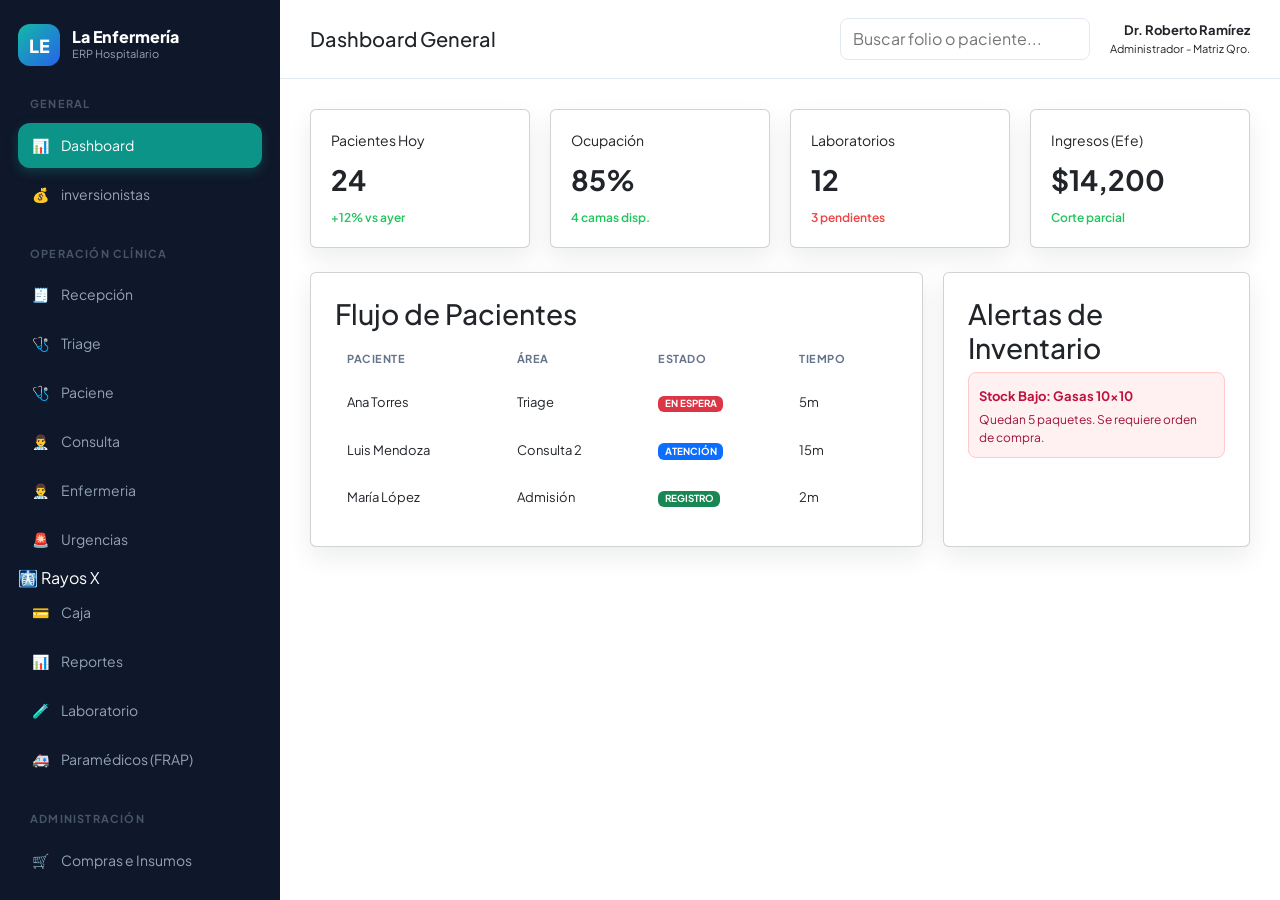
==== commit a8813093: "feat: add view invvestors" ====
--- a/index.html
+++ b/index.html
@@ -49,6 +49,7 @@
 
             <div class="nav-label">General</div>
             <div class="nav-item active" onclick="showModule('dashboard')"><span>📊</span> Dashboard</div>
+            <div class="nav-item" onclick="showModule('investor')"><span>💰</span> inversionistas</div>
         </div>
 
         <div class="nav-group">
@@ -141,7 +142,235 @@
                     </div>
                 </div>
             </section>
-
+            <section id="investor" class="section">
+                <div class="dashboard-header">
+                    <div>
+                        <h3>Dashboard para inversionistas</h3>
+                        <p class="dashboard-subtitle">Resumen operativo y financiero del mes actual</p>
+                    </div>
+
+                    <div class="date-filter">
+                        <label for="filtroFechaInversionistas">Filtrar por fecha</label>
+                        <input type="date" id="filtroFechaInversionistas">
+                    </div>
+                </div>
+
+                <div class="grid grid-4">
+                    <div class="card kpi">
+                        <small>Pacientes mes actual</small>
+                        <strong>684</strong>
+                        <span>+9% vs mes anterior</span>
+                    </div>
+
+                    <div class="card kpi">
+                        <small>Uso de consultorios</small>
+                        <strong>78%</strong>
+                        <span>Consultorios activos</span>
+                    </div>
+
+                    <div class="card kpi">
+                        <small>Uso cubículos urgencias</small>
+                        <strong>64%</strong>
+                        <span>Capacidad promedio</span>
+                    </div>
+
+                    <div class="card kpi">
+                        <small>Estudios laboratorio</small>
+                        <strong>312</strong>
+                        <span>Mes actual</span>
+                    </div>
+                </div>
+
+                <div class="grid grid-4">
+                    <div class="card kpi">
+                        <small>Compras mes actual</small>
+                        <strong>$86,400</strong>
+                        <span style="color:var(--danger)">Insumos y material médico</span>
+                    </div>
+
+                    <div class="card kpi">
+                        <small>Pago a proveedores</small>
+                        <strong>$124,900</strong>
+                        <span style="color:var(--danger)">Mes actual</span>
+                    </div>
+
+                    <div class="card kpi">
+                        <small>Recepción</small>
+                        <strong>$214,300</strong>
+                        <span>Corte mensual</span>
+                    </div>
+
+                    <div class="card kpi">
+                        <small>Farmacia</small>
+                        <strong>$97,850</strong>
+                        <span>Corte mensual</span>
+                    </div>
+                </div>
+
+                <div class="grid grid-2">
+                    <div class="card">
+                        <h3>Ranking de motivos de consulta</h3>
+
+                        <table>
+                            <thead>
+                                <tr>
+                                    <th>#</th>
+                                    <th>Motivo</th>
+                                    <th>Consultas</th>
+                                    <th>%</th>
+                                </tr>
+                            </thead>
+                            <tbody>
+                                <tr>
+                                    <td>1</td>
+                                    <td>Infección respiratoria</td>
+                                    <td>146</td>
+                                    <td>21%</td>
+                                </tr>
+                                <tr>
+                                    <td>2</td>
+                                    <td>Dolor abdominal</td>
+                                    <td>98</td>
+                                    <td>14%</td>
+                                </tr>
+                                <tr>
+                                    <td>3</td>
+                                    <td>Control de presión arterial</td>
+                                    <td>82</td>
+                                    <td>12%</td>
+                                </tr>
+                                <tr>
+                                    <td>4</td>
+                                    <td>Curaciones</td>
+                                    <td>61</td>
+                                    <td>9%</td>
+                                </tr>
+                                <tr>
+                                    <td>5</td>
+                                    <td>Aplicación de medicamento</td>
+                                    <td>54</td>
+                                    <td>8%</td>
+                                </tr>
+                            </tbody>
+                        </table>
+                    </div>
+
+                    <div class="card">
+                        <h3>Capacidad instalada</h3>
+
+                        <table>
+                            <thead>
+                                <tr>
+                                    <th>Área</th>
+                                    <th>Capacidad</th>
+                                    <th>Uso actual</th>
+                                    <th>Disponibilidad</th>
+                                </tr>
+                            </thead>
+                            <tbody>
+                                <tr>
+                                    <td>Consultorio 1</td>
+                                    <td>100%</td>
+                                    <td>82%</td>
+                                    <td><span class="badge text-bg-success">Disponible</span></td>
+                                </tr>
+                                <tr>
+                                    <td>Consultorio 2</td>
+                                    <td>100%</td>
+                                    <td>74%</td>
+                                    <td><span class="badge text-bg-success">Disponible</span></td>
+                                </tr>
+                                <tr>
+                                    <td>Cubículos urgencias</td>
+                                    <td>6 cubículos</td>
+                                    <td>64%</td>
+                                    <td><span class="badge badge text-bg-warning">Moderado</span></td>
+                                </tr>
+                                <tr>
+                                    <td>Laboratorio</td>
+                                    <td>100%</td>
+                                    <td>71%</td>
+                                    <td><span class="badge badge text-bg-primary">Operativo</span></td>
+                                </tr>
+                            </tbody>
+                        </table>
+                    </div>
+                </div>
+
+                <div class="grid grid-2">
+                    <div class="card">
+                        <h3>Resumen financiero mensual</h3>
+
+                        <table>
+                            <thead>
+                                <tr>
+                                    <th>Concepto</th>
+                                    <th>Monto</th>
+                                    <th>Estado</th>
+                                </tr>
+                            </thead>
+                            <tbody>
+                                <tr>
+                                    <td>Ingresos recepción POS</td>
+                                    <td>$214,300</td>
+                                    <td><span class="badge text-bg-success">Corte mensual</span></td>
+                                </tr>
+                                <tr>
+                                    <td>Ingresos farmacia POS</td>
+                                    <td>$97,850</td>
+                                    <td><span class="badge text-bg-success">Corte mensual</span></td>
+                                </tr>
+                                <tr>
+                                    <td>Gastos compras</td>
+                                    <td>$86,400</td>
+                                    <td><span class="badge text-bg-warning">En revisión</span></td>
+                                </tr>
+                                <tr>
+                                    <td>Pagos proveedores</td>
+                                    <td>$124,900</td>
+                                    <td><span class="badge text-bg-primary">Programado</span></td>
+                                </tr>
+                            </tbody>
+                        </table>
+                    </div>
+
+                    <div class="card">
+                        <h3>Indicadores clave del mes</h3>
+
+                        <table>
+                            <thead>
+                                <tr>
+                                    <th>Indicador</th>
+                                    <th>Resultado</th>
+                                    <th>Tendencia</th>
+                                </tr>
+                            </thead>
+                            <tbody>
+                                <tr>
+                                    <td>Pacientes atendidos</td>
+                                    <td>684</td>
+                                    <td><span class="badge text-bg-success">+9%</span></td>
+                                </tr>
+                                <tr>
+                                    <td>Ticket promedio recepción</td>
+                                    <td>$313</td>
+                                    <td><span class="badge text-bg-success">+4%</span></td>
+                                </tr>
+                                <tr>
+                                    <td>Ticket promedio farmacia</td>
+                                    <td>$186</td>
+                                    <td><span class="badge badge text-bg-warning">-2%</span></td>
+                                </tr>
+                                <tr>
+                                    <td>Estudios por paciente</td>
+                                    <td>0.45</td>
+                                    <td><span class="badge badge text-bg-primary">Estable</span></td>
+                                </tr>
+                            </tbody>
+                        </table>
+                    </div>
+                </div>
+            </section>
             <section id="recepcion" class="section">
                 <div class="container-fluid py-3">
                     <div class="card shadow-sm border-0 rounded-4">
@@ -572,6 +801,43 @@
                                                 </div>
 
                                             </div>
+                                            <!-- EXTRA X-ray -->
+                                              <div id="extra-rx" style="display:none; margin-top:20px; padding-top:15px; border-top:1px dashed var(--border);">
+                                                    <div class="grid grid-3">
+                                                        <div><label>Estudio Solicitado</label><input type="text" id="rx-tipo" placeholder="Ej. Tele de Tórax"></div>
+                                                        <div><label>Médico Solicitante</label><input type="text" id="rx-med" placeholder="Nombre del médico"></div>
+                                                        <div>
+                                                            <label>Adjuntar Orden Médica</label>
+                                                            <input type="file" id="rx-orden" accept=".pdf, image/jpeg, image/png" style="background:#f8fafc; cursor:pointer; padding:8px;">
+                                                        </div>
+                                                    </div>
+                                                    <div style="margin-top:15px;">
+                                                        <label>Comentarios / Indicaciones Especiales</label>
+                                                        <textarea id="rx-comentarios" rows="2" placeholder="Ej. Paciente en silla de ruedas, sospecha de fractura en extremidad superior..."></textarea>
+                                                    </div>
+                                                </div>
+                                            <!-- EXTRA LAB -->
+                                             <div id="extra-lab" style="display:none; margin-top:20px; padding-top:15px; border-top:1px dashed var(--border);">
+                                                    <div class="grid grid-2">
+                                                        <div><label>Exámenes Solicitados</label><input type="text" id="lab-tipo" placeholder="Ej. Biometría Hemática, Química de 6 elementos"></div>
+                                                        <div><label>Médico Solicitante</label><input type="text" id="lab-med" placeholder="Nombre del médico que remite"></div>
+                                                    </div>
+                                                    <div style="margin-top:15px;">
+                                                        <label>Comentarios / Condiciones del paciente</label>
+                                                        <textarea id="lab-comentarios" rows="2" placeholder="Ej. Viene en ayuno de 8 horas, paciente geriátrico de difícil acceso venoso..."></textarea>
+                                                    </div>
+                                                </div>
+                                                <!-- EXTRA ENFERMERIA -->
+                                                <div id="extra-enfermeria" style="display:none; margin-top:20px; padding-top:15px; border-top:1px dashed var(--border);">
+                                                    <div class="grid grid-3">
+                                                        <div><label>Procedimiento / Inyección</label><input type="text" id="enf-proc" placeholder="Ej. Aplicación de Ketorolaco IM"></div>
+                                                        <div><label>Trae Receta Médica?</label><select id="enf-receta"><option>Sí (Física)</option><option>Sí (Digital)</option><option>No (Requiere Valoración)</option></select></div>
+                                                        <div style="display:flex; align-items:flex-end;">
+                                                            <button type="button" id="btn-firma" class="btn btn-outline" onclick="abrirFirma()">✍️ Recabar Consentimiento</button>
+                                                        </div>
+                                                    </div>
+                                                    <p style="font-size:11px; color:var(--text-muted); margin-top:10px;">* De acuerdo a la NOM, toda administración de medicamento inyectable requiere el consentimiento del paciente o responsable.</p>
+                                                </div>
 
                                             <!-- PANEL MEMBRESIA -->
                                             <div id="panel-membresia" class="bg-light border rounded-4 p-4 mt-5">
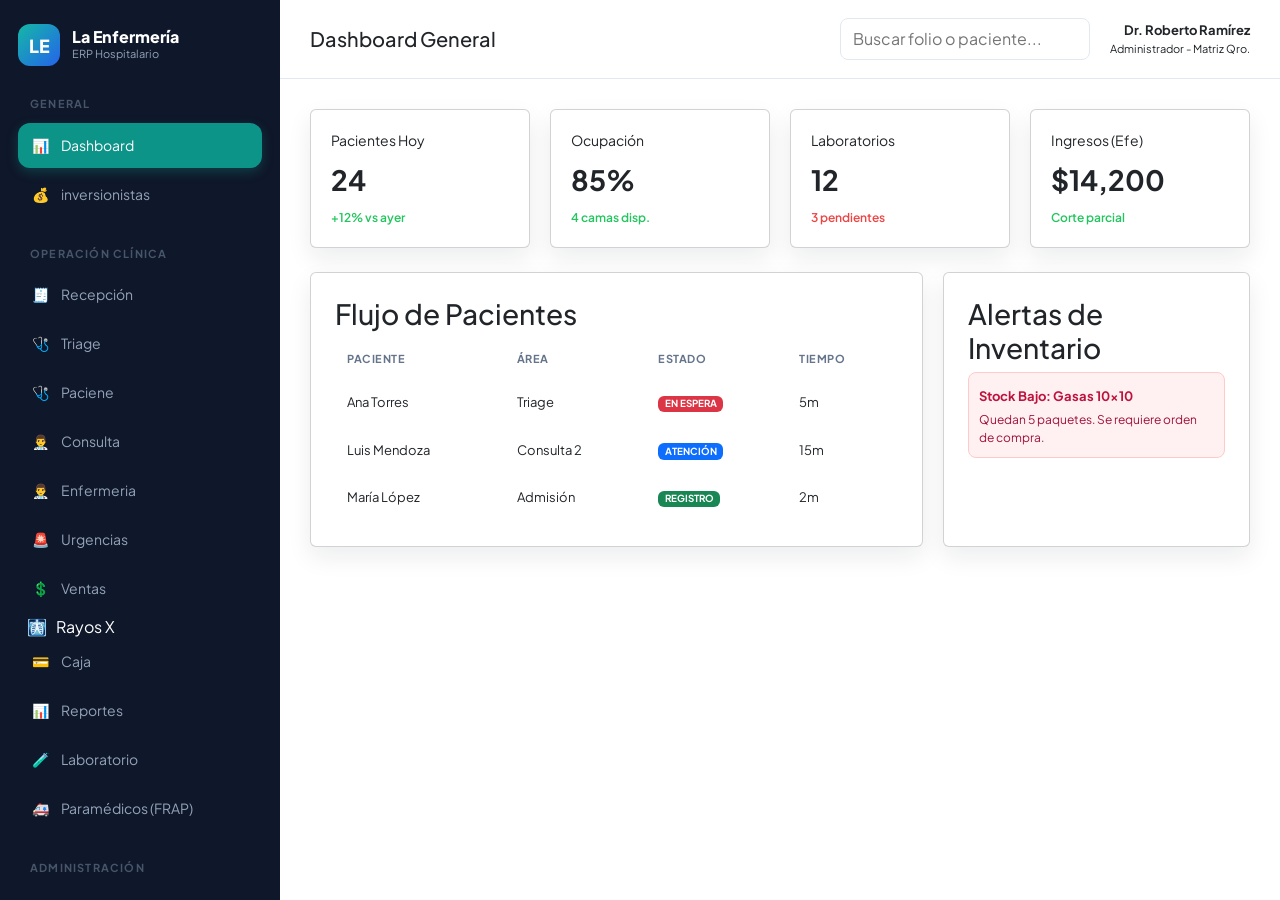
==== commit 58234ca6: "feat: create  view salles" ====
--- a/index.html
+++ b/index.html
@@ -19,8 +19,10 @@
     <link rel="stylesheet" href="./styles/consultation.css">
     <link rel="stylesheet" href="./styles/patient.css">
     <link rel="stylesheet" href="./styles/urgency.css">
+    <link rel="stylesheet" href="./styles/invetors.css">
     <link rel="stylesheet" href="./styles/toast.css">
     <link rel="stylesheet" href="./styles/paramedics.css">
+    <link rel="stylesheet" href="./styles/sales.css">
     <link rel="stylesheet" href="./styles/reception.css">
     <link rel="stylesheet" href="./styles/general.css">
     <link href="https://cdn.jsdelivr.net/npm/bootstrap@5.3.8/dist/css/bootstrap.min.css" rel="stylesheet"
@@ -33,6 +35,7 @@
     <script src="./js/consultation.js"></script>
     <script src="./js/patient.js"></script>
     <script src="./js//urgency.js"></script>
+    <script src="./js/sales.js"></script>
 
     <div id="toast-container"></div>
     <aside class="sidebar">
@@ -59,8 +62,9 @@
             <div class="nav-item" onclick="showModule('paciente')"><span>🩺</span> Paciene</div>
             <div class="nav-item" onclick="showModule('consulta')"><span>👨‍⚕️</span> Consulta</div>
             <div class="nav-item" onclick="showModule('enfermeria')"><span>👨‍⚕️</span> Enfermeria </div>
-            <div class="nav-item" onclick="showModule('urgency')"><span>🚨</span> Urgencias</div>
-            <div class="nav-iteem" onclick="showModule('xray')"><span>🩻</span> Rayos X</div>
+            <div class="nav-item" onclick="showModule('urgencias')"><span>🚨</span> Urgencias</div>
+            <div class="nav-item" onclick="showModule('ventas')"><span>💲</span> Ventas</div>
+            <div class="nav-iteem" onclick="showModule('xray')"><span>&nbsp;&nbsp;&nbsp;🩻 &nbsp;</span> Rayos X</div>
             <div class="nav-item" onclick="showModule('')"><span>💳</span> Caja </div>
             <div class="nav-item" onclick="showModule('')"><span>📊</span> Reportes</div>
             <div class="nav-item" onclick="showModule('laboratorio')"><span>🧪</span> Laboratorio</div>
@@ -142,6 +146,7 @@
                     </div>
                 </div>
             </section>
+
             <section id="investor" class="section">
                 <div class="dashboard-header">
                     <div>
@@ -371,6 +376,7 @@
                     </div>
                 </div>
             </section>
+
             <section id="recepcion" class="section">
                 <div class="container-fluid py-3">
                     <div class="card shadow-sm border-0 rounded-4">
@@ -1672,14 +1678,14 @@
                     <div class="enfermeria-card">
                         <div class="enfermeria-card-header">
                             <h4>Curación</h4>
-                            <span class="badge bg-primary">En curso</span>
+                            <span class="badge text-bg-primary">En curso</span>
                         </div>
                         <p class="enfermeria-texto">1 paciente en curación.</p>
                         <div class="enfermeria-detalle">
                             <span>Paciente: Pedro Infante</span>
                             <span>Procedimiento: Limpieza y aseo</span>
                         </div>
-                        <button class="btn btn-secondary" onclick="abrirModal('modalHojaConsumoENF')">
+                        <button class="btn text-btn-secondary" onclick="abrirModal('modalHojaConsumoENF')">
                             Generar Hoja de consumo
                         </button>
                     </div>
@@ -1687,7 +1693,7 @@
                     <div class="enfermeria-card">
                         <div class="enfermeria-card-header">
                             <h4>Aplicación de medicamento</h4>
-                            <span class="badge bg-warning">Pendiente</span>
+                            <span class="badge text-bg-warning">Pendiente</span>
                         </div>
                         <p class="enfermeria-texto">2 medicamentos pendientes por aplicar.</p>
                         <div class="enfermeria-detalle">
@@ -1703,7 +1709,7 @@
                     <div class="enfermeria-card">
                         <div class="enfermeria-card-header">
                             <h4>Urgencias</h4>
-                            <span class="badge bg-danger">Prioritario</span>
+                            <span class="badge text-bg-danger">Prioritario</span>
                         </div>
                         <p class="enfermeria-texto">1 paciente requiere atención de enfermería.</p>
                         <div class="enfermeria-detalle">
@@ -2350,7 +2356,7 @@
 
             </section>
 
-            <section id="urgency" class="section">
+            <section id="urgencias" class="section">
                 <div class="card patient-card">
 
                     <div class="card-header">
@@ -2502,6 +2508,114 @@
                 </div>
             </section>
 
+            <section id="ventas" class="section">
+                <div class="crm-header">
+                    <div>
+                        <h3>CRM de Ventas</h3>
+                        <p class="crm-subtitle">Embudo de prospectos para membresías</p>
+                    </div>
+                </div>
+
+                <div class="crm-funnel">
+                    <div class="crm-stage" data-stage="nuevo">
+                        <div class="crm-stage-header">
+                            <h4>Nuevo prospecto</h4>
+                            <span class="badge text-bg-primary crm-stage-count">0</span>
+                        </div>
+
+                        <div class="crm-stage-body">
+                            <div class="crm-card" draggable="true" onclick="abrirModalProspecto(this)"
+                                data-stage="nuevo"
+                                data-nombre="Laura Méndez"
+                                data-telefono="442-555-0101"
+                                data-email="laura.mendez@email.com"
+                                data-servicio="Vital Familiar">
+                                <strong>Laura Méndez</strong>
+                                <span>442-555-0101</span>
+                                <span>laura.mendez@email.com</span>
+                                <small>Vital Familiar</small>
+                            </div>
+
+                            <div class="crm-card" draggable="true" onclick="abrirModalProspecto(this)"
+                                data-stage="nuevo"
+                                data-nombre="Carlos Rivera"
+                                data-telefono="442-555-0102"
+                                data-email="carlos.rivera@email.com"
+                                data-servicio="Vital Básica">
+                                <strong>Carlos Rivera</strong>
+                                <span>442-555-0102</span>
+                                <span>carlos.rivera@email.com</span>
+                                <small>Vital Básica</small>
+                            </div>
+                        </div>
+                    </div>
+
+                    <div class="crm-stage" data-stage="calificado">
+                        <div class="crm-stage-header">
+                            <h4>Calificado</h4>
+                            <span class="badge text-bg-success crm-stage-count">0</span>
+                        </div>
+
+                        <div class="crm-stage-body">
+                            <div class="crm-card" draggable="true" onclick="abrirModalProspecto(this)"
+                                data-stage="calificado"
+                                data-nombre="Empresa Norte SA"
+                                data-telefono="442-555-0188"
+                                data-email="contacto@empresanorte.com"
+                                data-servicio="Vital Empresa">
+                                <strong>Empresa Norte SA</strong>
+                                <span>442-555-0188</span>
+                                <span>contacto@empresanorte.com</span>
+                                <small>Vital Empresa</small>
+                            </div>
+                        </div>
+                    </div>
+
+                    <div class="crm-stage" data-stage="propuesta">
+                        <div class="crm-stage-header">
+                            <h4>Propuesta</h4>
+                            <span class="badge text-bg-warning">0</span>
+                        </div>
+
+                        <div class="crm-stage-body">
+                            <div class="crm-card" draggable="true" onclick="abrirModalProspecto(this)"
+                                data-stage="propuesta"
+                                data-nombre="Martha Gómez"
+                                data-telefono="442-555-0177"
+                                data-email="martha.gomez@email.com"
+                                data-servicio="Vital Adultos mayores">
+                                <strong>Martha Gómez</strong>
+                                <span>442-555-0177</span>
+                                <span>martha.gomez@email.com</span>
+                                <small>Vital Adultos mayores</small>
+                            </div>
+                        </div>
+                    </div>
+
+                    <div class="crm-stage" data-stage="negociacion">
+                        <div class="crm-stage-header">
+                            <h4>Negociación</h4>
+                            <span class="badge text-bg-danger crm-stage-count">0</span>
+                        </div>
+
+                        <div class="crm-stage-body">
+                            <div class="crm-card" draggable="true" onclick="abrirModalProspecto(this)"
+                                data-stage="negociacion"
+                                data-nombre="Grupo San Pablo"
+                                data-telefono="442-555-0199"
+                                data-email="compras@sanpablo.com"
+                                data-servicio="Vital Empresa">
+                                <strong>Grupo San Pablo</strong>
+                                <span>442-555-0199</span>
+                                <span>compras@sanpablo.com</span>
+                                <small>Vital Empresa</small>
+                            </div>
+                        </div>
+
+                    </div>
+                </div>
+            </section>
+
             <section id="rrhh" class="section">
                 <div class="card">
                     <h3>Expediente de Empleado</h3>
@@ -2954,12 +3068,6 @@
     </div>
 
     
-   <!--  
-    
-    <div class="modal-dialog modal-dialog-centered modal-lg"></div>
-    
-     -->
-
     <div id="mod-nota" class="modal">
         <div class="modal-dialog modal-dialog-centered modal-lg">
             <div class="modal-content">
@@ -3058,15 +3166,91 @@
         </div>
     </div>
 
+    <!-- Modal prospecto CRM -->
+    <div id="modalProspectoCRM" class="modal">
+        <div class="modal-dialog modal-dialog-centered modal-lg">
+            <div class="modal-content crm-modal-content">
+                <button class="modal-close" onclick="cerrarModalProspecto()">×</button>
+
+                <h3>Detalle del prospecto</h3>
+
+                <div class="crm-stage-progress">
+                    <button type="button" data-stage="nuevo" onclick="moverProspectoAEtapa('nuevo')">
+                        Nuevo prospecto
+                    </button>
+                    <button type="button" data-stage="calificado" onclick="moverProspectoAEtapa('calificado')">
+                        Calificado
+                    </button>
+                    <button type="button" data-stage="propuesta" onclick="moverProspectoAEtapa('propuesta')">
+                        Propuesta
+                    </button>
+                    <button type="button" data-stage="negociacion" onclick="moverProspectoAEtapa('negociacion')">
+                        Negociación
+                    </button>
+                </div>
+
+                <div class="crm-detail-grid">
+                    <div>
+                        <label>Nombre del prospecto</label>
+                        <input type="text" id="crmNombre">
+                    </div>
+
+                    <div>
+                        <label>Teléfono</label>
+                        <input type="text" id="crmTelefono">
+                    </div>
+
+                    <div>
+                        <label>Email</label>
+                        <input type="email" id="crmEmail">
+                    </div>
+
+                    <div>
+                        <label>Servicio de membresía</label>
+                        <select id="crmServicio">
+                            <option value="Vital Familiar">Vital Familiar</option>
+                            <option value="Vital Empresa">Vital Empresa</option>
+                            <option value="Vital Adultos mayores">Vital Adultos mayores</option>
+                            <option value="Vital Básica">Vital Básica</option>
+                        </select>
+                    </div>
+
+                    <div>
+                        <label>Valor del trato</label>
+                        <input type="number" id="crmValorTrato" placeholder="0.00">
+                    </div>
+
+                    <div class="crm-quote-box">
+                        <label>Cotización</label>
+                        <button class="btn btn-primary" onclick="generarCotizacionCRM()">
+                            Crear cotización
+                        </button>
+
+                        <div id="crmArchivoCotizacion" class="crm-quote-file">
+                            Sin cotización generada
+                        </div>
+                    </div>
+                </div>
+
+                <div class="modal-actions crm-modal-actions">
+                    <button class="btn btn-secondary" onclick="marcarProspectoPerdido()">Perdido</button>
+                    <button class="btn btn-primary" onclick="marcarProspectoGanado()">Ganado</button>
+                </div>
+            </div>
+        </div>  
+    </div>
+
     <!-- fin -->
 
 
     <!-- end modal section -->
 
     <script src="./js/enfermeri.js"></script>
+
    
 
 
 </body>
 
-</html>+</html>
+
--- a/styles/invetors.css
+++ b/styles/invetors.css
@@ -0,0 +1,33 @@
+
+.dashboard-header {
+    display: flex;
+    justify-content: space-between;
+    align-items: flex-start;
+    gap: 20px;
+    margin-bottom: 20px;
+}
+
+.dashboard-header h3 {
+    margin: 0;
+    font-size: 22px;
+}
+
+.dashboard-subtitle {
+    margin: 6px 0 0;
+    color: var(--text-muted);
+    font-size: 13px;
+}
+
+.date-filter {
+    min-width: 220px;
+}
+
+.date-filter label {
+    font-size: 12px;
+    font-weight: 700;
+    color: var(--text-muted);
+}
+
+.date-filter input {
+    margin-top: 6px;
+}
--- a/styles/sales.css
+++ b/styles/sales.css
@@ -0,0 +1,161 @@
+
+.crm-header {
+    display: flex;
+    justify-content: space-between;
+    align-items: flex-start;
+    margin-bottom: 18px;
+}
+
+.crm-header h3 {
+    margin: 0;
+    font-size: 22px;
+}
+
+.crm-subtitle {
+    margin: 6px 0 0;
+    color: var(--text-muted);
+    font-size: 13px;
+}
+
+.crm-funnel {
+    display: grid;
+    grid-template-columns: repeat(4, minmax(230px, 1fr));
+    gap: 16px;
+    align-items: start;
+}
+
+.crm-stage {
+    border: 1px solid var(--border);
+    border-radius: 8px;
+    background: #f8fafc;
+    padding: 14px;
+    min-height: 420px;
+}
+
+.crm-stage-header {
+    display: flex;
+    align-items: center;
+    justify-content: space-between;
+    gap: 10px;
+    margin-bottom: 14px;
+}
+
+.crm-stage-header h4 {
+    margin: 0;
+    font-size: 15px;
+}
+
+.crm-stage-body {
+    min-height: 320px;
+}
+
+.crm-stage.drag-over {
+    border-color: var(--primary);
+    background: #eef2ff;
+}
+
+.crm-card {
+    background: #fff;
+    border: 1px solid var(--border);
+    border-radius: 8px;
+    padding: 14px;
+    margin-bottom: 12px;
+    cursor: pointer;
+    box-shadow: 0 4px 12px rgba(15, 23, 42, 0.06);
+    transition: 0.2s;
+}
+
+.crm-card:hover {
+    border-color: var(--primary);
+    transform: translateY(-1px);
+}
+
+.crm-card.dragging {
+    opacity: 0.5;
+}
+
+.crm-card strong,
+.crm-card span,
+.crm-card small {
+    display: block;
+}
+
+.crm-card strong {
+    margin-bottom: 8px;
+}
+
+.crm-card span {
+    font-size: 13px;
+    color: var(--text-muted);
+    margin-bottom: 4px;
+}
+
+.crm-card small {
+    margin-top: 8px;
+    font-weight: 700;
+    color: var(--primary);
+}
+
+.crm-modal-content {
+    position: relative;
+    width: min(720px, calc(100% - 32px));
+}
+
+.modal-close {
+    position: absolute;
+    top: 14px;
+    right: 14px;
+    border: none;
+    background: transparent;
+    font-size: 26px;
+    line-height: 1;
+    cursor: pointer;
+    color: var(--text-muted);
+}
+
+.crm-stage-progress {
+    display: grid;
+    grid-template-columns: repeat(4, 1fr);
+    gap: 6px;
+    margin-bottom: 18px;
+}
+
+.crm-stage-progress button {
+    border: 1px solid var(--border);
+    background: #f8fafc;
+    color: var(--text-muted);
+    padding: 10px;
+    border-radius: 8px;
+    font-weight: 700;
+    cursor: pointer;
+    font-size: 12px;
+}
+
+.crm-stage-progress button.active {
+    background: var(--primary);
+    color: #fff;
+    border-color: var(--primary);
+}
+
+.crm-detail-grid {
+    display: grid;
+    grid-template-columns: repeat(2, 1fr);
+    gap: 14px;
+}
+
+.crm-quote-box {
+    grid-column: span 2;
+}
+
+.crm-quote-file {
+    margin-top: 10px;
+    padding: 12px;
+    border: 1px dashed var(--border);
+    border-radius: 8px;
+    color: var(--text-muted);
+    font-size: 13px;
+}
+
+.crm-modal-actions {
+    justify-content: space-between;
+}
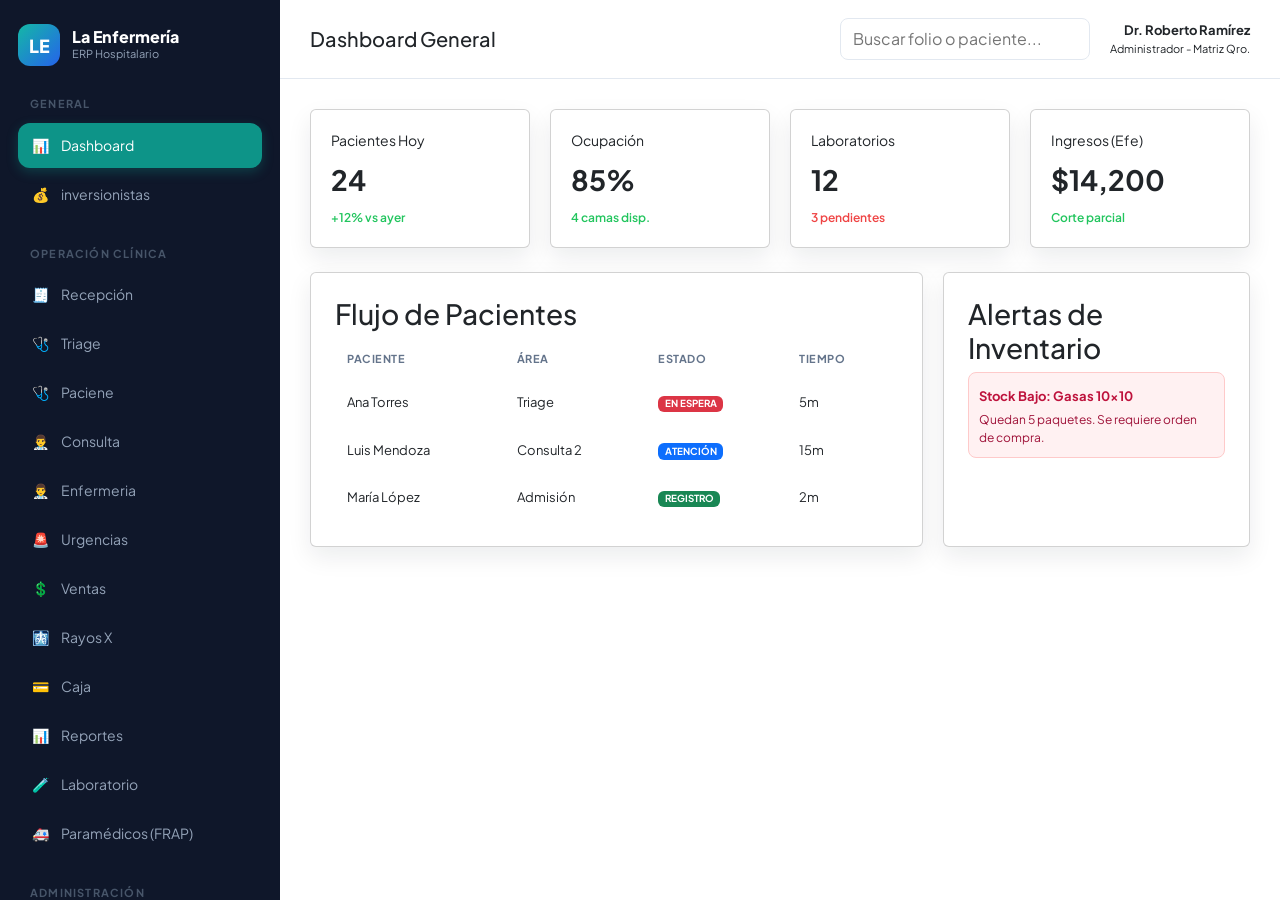
==== commit ad390067: "feat: create  view salles" ====
--- a/index.html
+++ b/index.html
@@ -64,7 +64,7 @@
             <div class="nav-item" onclick="showModule('enfermeria')"><span>👨‍⚕️</span> Enfermeria </div>
             <div class="nav-item" onclick="showModule('urgencias')"><span>🚨</span> Urgencias</div>
             <div class="nav-item" onclick="showModule('ventas')"><span>💲</span> Ventas</div>
-            <div class="nav-iteem" onclick="showModule('xray')"><span>&nbsp;&nbsp;&nbsp;🩻 &nbsp;</span> Rayos X</div>
+            <div class="nav-item" onclick="showModule('xray')"><span>🩻 </span> Rayos X</div>
             <div class="nav-item" onclick="showModule('')"><span>💳</span> Caja </div>
             <div class="nav-item" onclick="showModule('')"><span>📊</span> Reportes</div>
             <div class="nav-item" onclick="showModule('laboratorio')"><span>🧪</span> Laboratorio</div>
@@ -2515,7 +2515,6 @@
                         <p class="crm-subtitle">Embudo de prospectos para membresías</p>
                     </div>
                 </div>
-
                 <div class="crm-funnel">
                     <div class="crm-stage" data-stage="nuevo">
                         <div class="crm-stage-header">
@@ -3067,7 +3066,6 @@
         </div>
     </div>
 
-    
     <div id="mod-nota" class="modal">
         <div class="modal-dialog modal-dialog-centered modal-lg">
             <div class="modal-content">
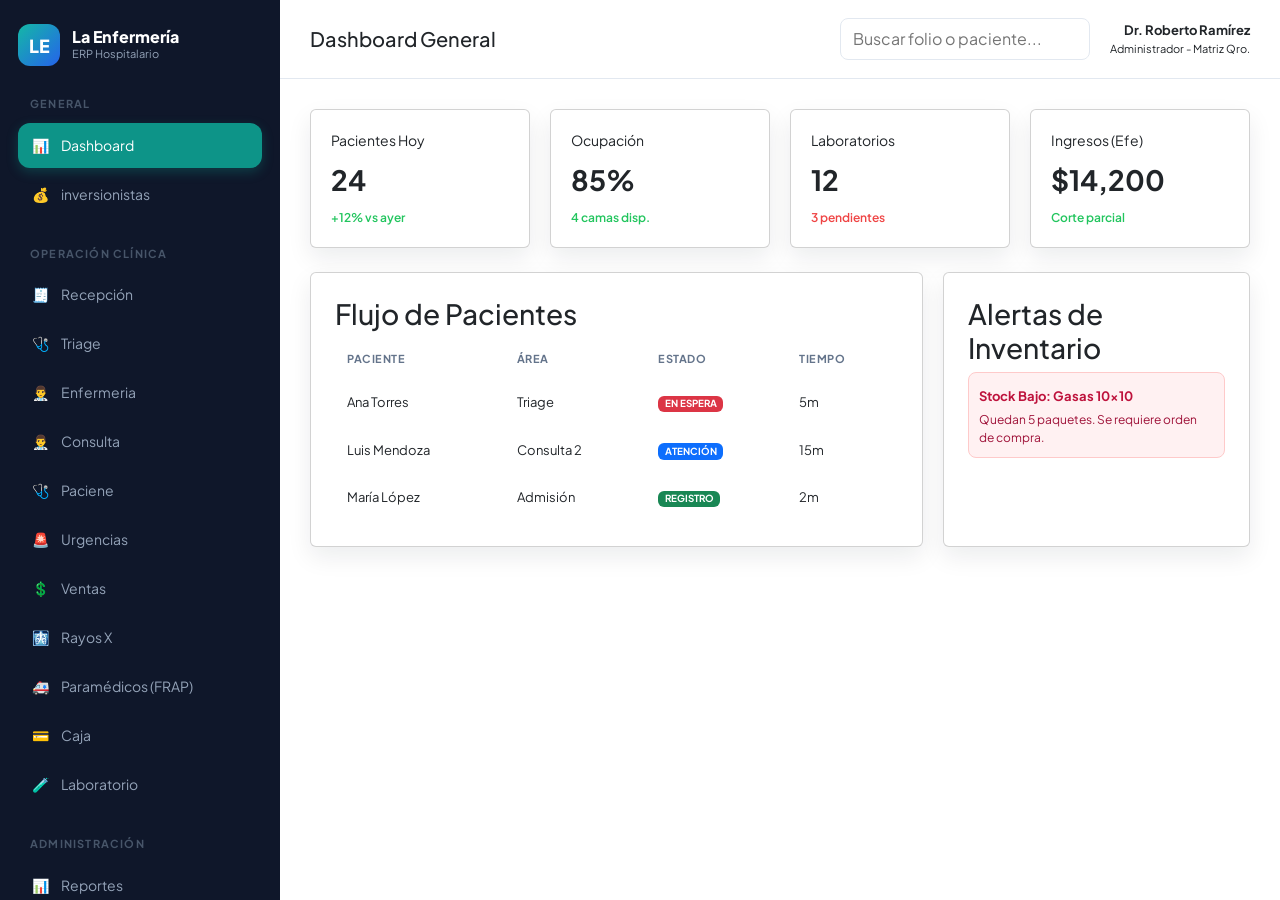
==== commit feab5446: "ci: frap finish" ====
--- a/index.html
+++ b/index.html
@@ -59,20 +59,20 @@
             <div class="nav-label">Operación Clínica</div>
             <div class="nav-item" onclick="showModule('recepcion')"><span>🧾</span>Recepción</div>
             <div class="nav-item" onclick="showModule('triage')"><span>🩺</span> Triage</div>
+            <div class="nav-item" onclick="showModule('enfermeria')"><span>👨‍⚕️</span> Enfermeria</div>
+            <div class="nav-item" onclick="showModule('consulta')"><span>👨‍⚕️</span> Consulta</div>
             <div class="nav-item" onclick="showModule('paciente')"><span>🩺</span> Paciene</div>
-            <div class="nav-item" onclick="showModule('consulta')"><span>👨‍⚕️</span> Consulta</div>
-            <div class="nav-item" onclick="showModule('enfermeria')"><span>👨‍⚕️</span> Enfermeria </div>
             <div class="nav-item" onclick="showModule('urgencias')"><span>🚨</span> Urgencias</div>
             <div class="nav-item" onclick="showModule('ventas')"><span>💲</span> Ventas</div>
             <div class="nav-item" onclick="showModule('xray')"><span>🩻 </span> Rayos X</div>
+            <div class="nav-item" onclick="showModule('paramedicos')"><span>🚑</span> Paramédicos (FRAP)</div>
             <div class="nav-item" onclick="showModule('')"><span>💳</span> Caja </div>
-            <div class="nav-item" onclick="showModule('')"><span>📊</span> Reportes</div>
             <div class="nav-item" onclick="showModule('laboratorio')"><span>🧪</span> Laboratorio</div>
-            <div class="nav-item" onclick="showModule('paramedicos')"><span>🚑</span> Paramédicos (FRAP)</div>
         </div>
 
         <div class="nav-group">
             <div class="nav-label">Administración</div>
+            <div class="nav-item" onclick="showModule('')"><span>📊</span> Reportes</div>
             <div class="nav-item" onclick="showModule('compras')"><span>🛒</span> Compras e Insumos</div>
             <div class="nav-item" onclick="showModule('rrhh')"><span>👥</span> Recursos Humanos</div>
             <div class="nav-item" onclick="showModule('sistema')"><span>⚙️</span> Configuración</div>
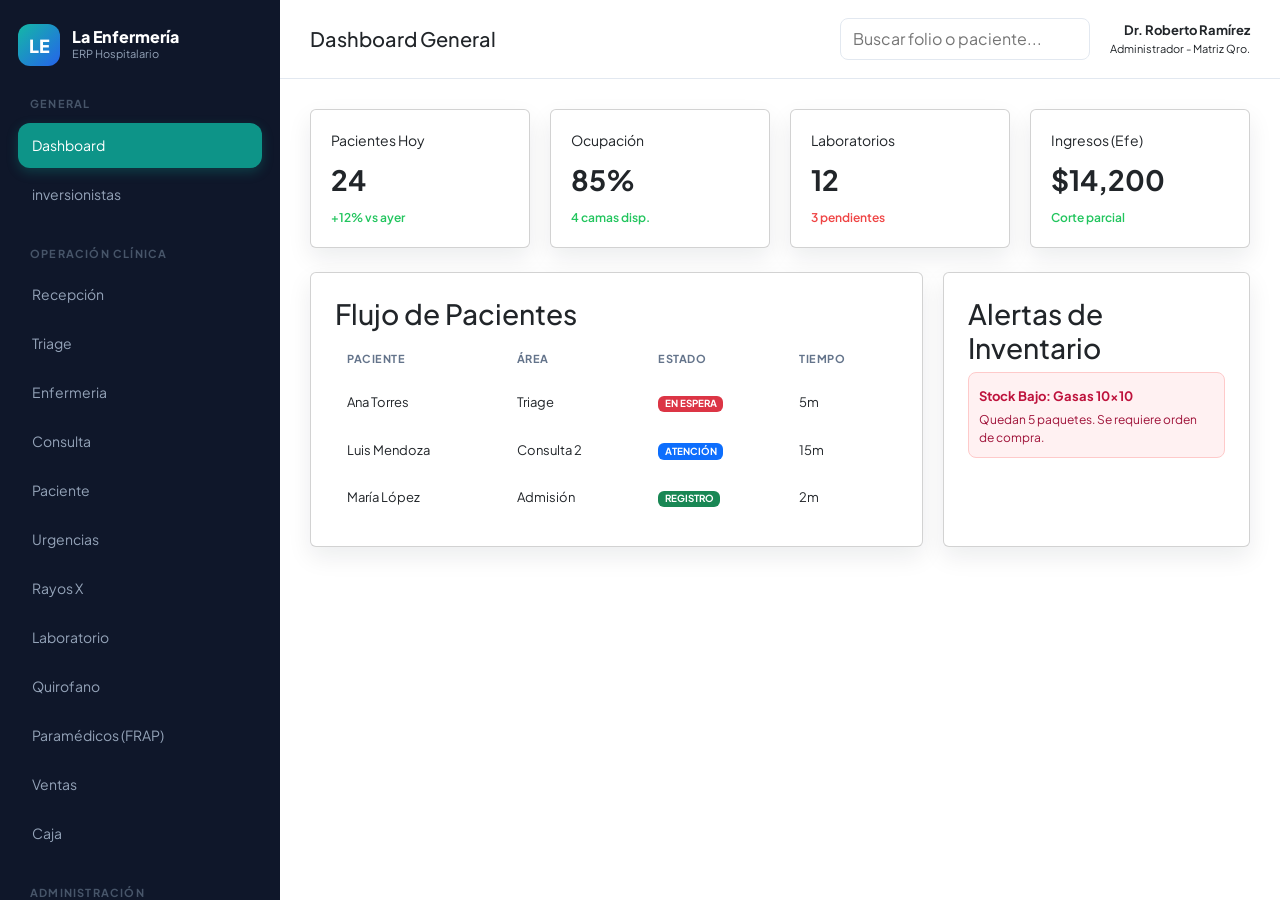
==== commit d95079bd: "fiix" ====
--- a/index.html
+++ b/index.html
@@ -11,8 +11,8 @@
     <script src="./js/reception.js"></script>
     <script src="./js/xray.js"></script>
     <script src="./js/paramedic.js"></script>
+    <script src="https://cdn.jsdelivr.net/npm/bootstrap@5.3.3/dist/js/bootstrap.bundle.min.js"></script>
     <script src="https://cdnjs.cloudflare.com/ajax/libs/jspdf/2.5.1/jspdf.umd.min.js"></script>
-    <script src="https://cdn.jsdelivr.net/npm/bootstrap@5.3.3/dist/js/bootstrap.bundle.min.js"></script>
     <link rel="stylesheet" href="./styles/triage.css">
     <link rel="stylesheet" href="./styles/laboratori.css">
     <link rel="stylesheet" href="./styles/enfermery.css">
@@ -51,31 +51,32 @@
 
 
             <div class="nav-label">General</div>
-            <div class="nav-item active" onclick="showModule('dashboard')"><span>📊</span> Dashboard</div>
-            <div class="nav-item" onclick="showModule('investor')"><span>💰</span> inversionistas</div>
+            <div class="nav-item active" onclick="showModule('dashboard')"> Dashboard</div>
+            <div class="nav-item" onclick="showModule('investor')"> inversionistas</div>
         </div>
 
         <div class="nav-group">
             <div class="nav-label">Operación Clínica</div>
-            <div class="nav-item" onclick="showModule('recepcion')"><span>🧾</span>Recepción</div>
-            <div class="nav-item" onclick="showModule('triage')"><span>🩺</span> Triage</div>
-            <div class="nav-item" onclick="showModule('enfermeria')"><span>👨‍⚕️</span> Enfermeria</div>
-            <div class="nav-item" onclick="showModule('consulta')"><span>👨‍⚕️</span> Consulta</div>
-            <div class="nav-item" onclick="showModule('paciente')"><span>🩺</span> Paciene</div>
-            <div class="nav-item" onclick="showModule('urgencias')"><span>🚨</span> Urgencias</div>
-            <div class="nav-item" onclick="showModule('ventas')"><span>💲</span> Ventas</div>
-            <div class="nav-item" onclick="showModule('xray')"><span>🩻 </span> Rayos X</div>
-            <div class="nav-item" onclick="showModule('paramedicos')"><span>🚑</span> Paramédicos (FRAP)</div>
-            <div class="nav-item" onclick="showModule('')"><span>💳</span> Caja </div>
-            <div class="nav-item" onclick="showModule('laboratorio')"><span>🧪</span> Laboratorio</div>
+            <div class="nav-item" onclick="showModule('recepcion')">Recepción</div>
+            <div class="nav-item" onclick="showModule('triage')"> Triage</div>
+            <div class="nav-item" onclick="showModule('enfermeria')">Enfermeria</div>
+            <div class="nav-item" onclick="showModule('consulta')">Consulta</div>
+            <div class="nav-item" onclick="showModule('paciente')">Paciente</div>
+            <div class="nav-item" onclick="showModule('urgencias')"> Urgencias</div>
+            <div class="nav-item" onclick="showModule('xray')">Rayos X</div>
+            <div class="nav-item" onclick="showModule('laboratorio')"> Laboratorio</div>
+            <div class="nav-item" onclick="showModule('')"> Quirofano </div>
+            <div class="nav-item" onclick="showModule('paramedicos')"> Paramédicos (FRAP)</div>
+            <div class="nav-item" onclick="showModule('ventas')">Ventas</div>
+            <div class="nav-item" onclick="showModule('')"> Caja </div>
         </div>
 
         <div class="nav-group">
             <div class="nav-label">Administración</div>
-            <div class="nav-item" onclick="showModule('')"><span>📊</span> Reportes</div>
-            <div class="nav-item" onclick="showModule('compras')"><span>🛒</span> Compras e Insumos</div>
-            <div class="nav-item" onclick="showModule('rrhh')"><span>👥</span> Recursos Humanos</div>
-            <div class="nav-item" onclick="showModule('sistema')"><span>⚙️</span> Configuración</div>
+            <div class="nav-item" onclick="showModule('')"> Reportes</div>
+            <div class="nav-item" onclick="showModule('compras')"> Compras e Insumos</div>
+            <div class="nav-item" onclick="showModule('rrhh')"> Recursos Humanos</div>
+            <div class="nav-item" onclick="showModule('sistema')"> Configuración</div>
         </div>
     </aside>
     <div class="main-container">
@@ -1117,13 +1118,13 @@
                         <tbody>
                             <tr onclick="seleccionarPaciente()">
                                 <td>ADM-001</td>
-                                <td>Juan Pérez</td>
+                                <td>Pedro Infante</td>
                                 <td>Dolor en antebrazo</td>
                                 <td class="badge text-bg-warning">En espera</td>
                             </tr>
                             <tr onclick="seleccionarPaciente()">
                                 <td>ADM-002</td>
-                                <td>Elena Gil</td>
+                                <td>Jorge Negrete</td>
                                 <td>Aplicacion de inyeccion</td>
                                 <td class="badge text-bg-primary">En Atencion</td>
                             </tr>
@@ -1300,7 +1301,7 @@
                                     <tbody>
                                         <tr onclick="seleccionarConsulta()">
                                             <td>ADM-001</td>
-                                            <td>Juan Pérez</td>
+                                            <td>Pedro Infante</td>
                                             <td>Dolor de antebrazo</td>
                                             <td class="badge text-bg-primary">En espera</td>
                                         </tr>
@@ -1430,15 +1431,34 @@
 
                                             </div>
                                         </div>
-                                    </div>
-                                    <div class="card">
-                                        <h3>Expediente Clínico</h3>
-                                        <div class="form-group"><label>Motivo de Consulta</label><textarea
-                                                rows="3"></textarea></div>
-                                        <div class="form-group"><label>Exploración Física</label><textarea
-                                                rows="3"></textarea></div>
-                                        <div class="form-group"><label>Diagnóstico (CIE-10)</label><input type="text"
-                                                placeholder="Ej. J00 - Rinofaringitis"></div>
+                                        <div class="accordion">
+                                            <div class="accordion-header">Expediente Clínico</div>
+                                            <div class="accordion-content">
+                                                <div class="card">
+                                                    <div class="form-group">
+                                                        <label>Motivo de Consulta</label>
+                                                        <textarea rows="3"></textarea>
+                                                    </div>
+                                                    <div class="form-group">
+                                                        <label>Exploración Física</label>
+                                                        <textarea rows="3"></textarea>
+                                                    </div>
+                                                    <div class="form-group"><label>Recomendaciones</label>
+                                                        <textarea rows="3"></textarea>
+                                                    </div>
+                                                    <div class="form-group">
+                                                        <label>Diagnóstico (CIE-10)</label>
+                                                        <input type="text" placeholder="Ej. J00 - Rinofaringitis">
+                                                    </div>
+                                                </div>
+                                            </div>
+                                        </div>
+                                        <div class="accordion">
+                                            <div class="accordion-header">Estudios</div>
+                                            <div class="accordion-content">
+                                                <button class="btn btn-primary" onclick="abrirModal('mod-estudios')">Solicitar Estidio</button>
+                                            </div>
+                                        </div>
                                     </div>
                                     <div class="card">
                                         <h3>Receta Médica</h3>
@@ -1483,7 +1503,7 @@
                                     <tbody>
                                         <tr>
                                             <td>ADM-001</td>
-                                            <td>Juan Pérez</td>
+                                            <td>Pedro Infante</td>
                                             <td>Dolor de antebrazo</td>
                                             <td>2026/01/01 23:00 hrs</td>
                                         </tr>
@@ -1669,7 +1689,7 @@
                         </div>
                         <p class="enfermeria-texto">1 paciente en espera de triage.</p>
                         <div class="enfermeria-detalle">
-                            <span>Paciente: Juan Pérez</span>
+                            <span>Paciente: Pedro Infante</span>
                             <span>Hora: 10:30</span>
                         </div>
                         <button class="btn btn-secondary" onclick="goTo()">Ver solicitud</button>
@@ -1685,7 +1705,7 @@
                             <span>Paciente: Pedro Infante</span>
                             <span>Procedimiento: Limpieza y aseo</span>
                         </div>
-                        <button class="btn text-btn-secondary" onclick="abrirModal('modalHojaConsumoENF')">
+                        <button class="btn btn-secondary" onclick="abrirModal('modalHojaConsumoENF')">
                             Generar Hoja de consumo
                         </button>
                     </div>
@@ -1760,11 +1780,6 @@
                                 Control de sala, toma de estudios radiológicos e interpretación.
                             </small>
                         </div>
-
-                        <button class="btn btn-outline-warning">
-                            ⚠️ Reportar falla en equipo
-                        </button>
-
                     </div>
 
                     <div class="card-body">
@@ -1932,7 +1947,7 @@
                                                         </td>
 
                                                         <td>
-                                                            Mendoza Arriaga, Luis Alberto
+                                                            Pedro Infante Cruz
                                                         </td>
 
                                                         <td>
@@ -2778,21 +2793,23 @@
     </div>
     <!-- Modal Actualizar estado-->
     <div id="modalActualizarEstado" class="modal">
-        <div class="modal-content">
-            <h3>Actualizar estado</h3>
-
-            <label for="Estado">Estado</label>
-            <select id="Estado">
-                <option value="">Selecciona el estado actual</option>
-                <option value="Validación de estudio">Validación de estudio</option>
-                <option value="Estudio en proceso">Estudio en proceso</option>
-                <option value="Estudio finalizado">Estudio finalizado</option>
-                <option value="Entrega de resultados">Entrega de resultados</option>
-            </select>
-
-            <div class="modal-actions">
-                <button class="btn btn-secondary" onclick="cerrarModalEstado()">Cancelar</button>
-                <button class="btn btn-primary" onclick="guardarNuevoEstado()">Guardar</button>
+        <div class="modal-dialog modal-dialog-centered modal-lg">
+            <div class="modal-content">
+                <h3>Actualizar estado</h3>
+
+                <label for="Estado">Estado</label>
+                <select id="Estado">
+                    <option value="">Selecciona el estado actual</option>
+                    <option value="Validación de estudio">Validación de estudio</option>
+                    <option value="Estudio en proceso">Estudio en proceso</option>
+                    <option value="Estudio finalizado">Estudio finalizado</option>
+                    <option value="Entrega de resultados">Entrega de resultados</option>
+                </select>
+
+                <div class="modal-actions">
+                    <button class="btn btn-secondary" onclick="cerrarModalEstado()">Cancelar</button>
+                    <button class="btn btn-primary" onclick="guardarNuevoEstado()">Guardar</button>
+                </div>
             </div>
         </div>
     </div>
@@ -2825,111 +2842,117 @@
     </div>
     <!-- Modal Enviar resulados  -->
     <div id="modalEnviarResultados" class="modal">
-        <div class="modal-content">
-            <h3>Enviar resultados</h3>
-
-            <label for="emailDestino">E-mail</label>
-            <select id="emailDestino">
-                <option value="">Selecciona el E-mail de destino</option>
-                <option value="tuemail@tudominio.com">tuemail@tudominio.com</option>
-                <option value="segundoemail@tudominio.com">segundoemail@tudominio.com</option>
-                <option value="otro">Otro</option>
-            </select>
-
-            <div class="modal-actions">
-                <button class="btn btn-secondary" onclick="cerrarModalEnvio()">Cancelar</button>
-                <button class="btn btn-primary" onclick="enviarResultados()">Enviar</button>
+        <div class="modal-dialog modal-dialog-centered modal-lg">
+            <div class="modal-content">
+                <h3>Enviar resultados</h3>
+
+                <label for="emailDestino">E-mail</label>
+                <select id="emailDestino">
+                    <option value="">Selecciona el E-mail de destino</option>
+                    <option value="tuemail@tudominio.com">tuemail@tudominio.com</option>
+                    <option value="segundoemail@tudominio.com">segundoemail@tudominio.com</option>
+                    <option value="otro">Otro</option>
+                </select>
+
+                <div class="modal-actions">
+                    <button class="btn btn-secondary" onclick="cerrarModalEnvio()">Cancelar</button>
+                    <button class="btn btn-primary" onclick="enviarResultados()">Enviar</button>
+                </div>
             </div>
         </div>
+        
     </div>
     <!-- Modal hoja de consumo -->
     <div id="modalHojaConsumo" class="modal">
-        <div class="modal-content">
-            <h3>Generar hoja de consumo</h3>
-
-            <label for="pacienteConsumo">Paciente</label>
-            <select id="pacienteConsumo" onchange="cargarDatosHojaConsumo()">
-                <option value="">Selecciona un paciente</option>
-                <option value="Pedro Infante" data-nacimiento="1917-11-18" data-procedimiento="Biometría Hemática">
-                    Pedro Infante
-                </option>
-            </select>
-            <div id="formHojaConsumo" class="container-fluid" style="display: none;">
-
-                <div class="row g-3">
-
-                    <!-- Nombre del paciente -->
-                    <div class="col-md-6">
-                        <label for="nombrePacienteConsumo" class="form-label">
-                            Nombre del paciente
-                        </label>
-
-                        <input type="text" id="nombrePacienteConsumo" class="form-control">
-                    </div>
-
-                    <!-- Fecha de nacimiento -->
-                    <div class="col-md-6">
-                        <label for="fechaNacimientoConsumo" class="form-label">
-                            Fecha de nacimiento
-                        </label>
-
-                        <input type="date" id="fechaNacimientoConsumo" class="form-control">
-                    </div>
-
-                    <!-- Procedimiento -->
-                    <div class="col-md-6">
-                        <label for="procedimientoConsumo" class="form-label">
-                            Procedimiento
-                        </label>
-
-                        <input type="text" id="procedimientoConsumo" class="form-control">
-                    </div>
-
-                    <!-- Fecha -->
-                    <div class="col-md-3">
-                        <label for="fechaConsumo" class="form-label">
-                            Fecha
-                        </label>
-
-                        <input type="date" id="fechaConsumo" class="form-control">
-                    </div>
-
-                    <!-- Hora -->
-                    <div class="col-md-3">
-                        <label for="horaConsumo" class="form-label">
-                            Hora
-                        </label>
-
-                        <input type="time" id="horaConsumo" class="form-control">
-                    </div>
-
-                    <!-- Turno -->
-                    <div class="col-md-6">
-                        <label for="turnoConsumo" class="form-label">
-                            Turno
-                        </label>
-
-                        <input type="text" id="turnoConsumo" class="form-control">
-                    </div>
-
-                    <!-- Químico -->
-                    <div class="col-md-6">
-                        <label for="quimicoConsumo" class="form-label">
-                            Nombre del químico
-                        </label>
-
-                        <input type="text" id="quimicoConsumo" class="form-control">
-                    </div>
-
-                </div>
-
-            </div>
-
-            <div class="modal-actions">
-                <button class="btn btn-secondary" onclick="cerrarModalHojaConsumo()">Cancelar</button>
-                <button class="btn btn-primary" onclick="generarHojaConsumoPDF()">Generar hoja de consumo</button>
+        <div class="modal-dialog modal-dialog-centered modal-lg">
+            <div class="modal-content">
+                <h3>Generar hoja de consumos</h3>
+
+                <label for="pacienteConsumo">Paciente</label>
+                <select id="pacienteConsumo" onchange="cargarDatosHojaConsumo()">
+                    <option value="">Selecciona un paciente</option>
+                    <option value="Pedro Infante" data-nacimiento="1917-11-18" data-procedimiento="Biometría Hemática">
+                        Pedro Infante
+                    </option>
+                </select>
+                <div id="formHojaConsumo" class="container-fluid" style="display: none;">
+
+                    <div class="row g-3">
+
+                        <!-- Nombre del paciente -->
+                        <div class="col-md-6">
+                            <label for="nombrePacienteConsumo" class="form-label">
+                                Nombre del paciente
+                            </label>
+
+                            <input type="text" id="nombrePacienteConsumo" class="form-control">
+                        </div>
+
+                        <!-- Fecha de nacimiento -->
+                        <div class="col-md-6">
+                            <label for="fechaNacimientoConsumo" class="form-label">
+                                Fecha de nacimiento
+                            </label>
+
+                            <input type="date" id="fechaNacimientoConsumo" class="form-control">
+                        </div>
+
+                        <!-- Procedimiento -->
+                        <div class="col-md-6">
+                            <label for="procedimientoConsumo" class="form-label">
+                                Procedimiento
+                            </label>
+
+                            <input type="text" id="procedimientoConsumo" class="form-control">
+                        </div>
+
+                        <!-- Fecha -->
+                        <div class="col-md-3">
+                            <label for="fechaConsumo" class="form-label">
+                                Fecha
+                            </label>
+
+                            <input type="date" id="fechaConsumo" class="form-control">
+                        </div>
+
+                        <!-- Hora -->
+                        <div class="col-md-3">
+                            <label for="horaConsumo" class="form-label">
+                                Hora
+                            </label>
+
+                            <input type="time" id="horaConsumo" class="form-control">
+                        </div>
+
+                        <!-- Turno -->
+                        <div class="col-md-6">
+                            <label for="turnoConsumo" class="form-label">
+                                Turno
+                            </label>
+
+                            <input type="text" id="turnoConsumo" class="form-control">
+                        </div>
+
+                        <!-- Químico -->
+                        <div class="col-md-6">
+                            <label for="quimicoConsumo" class="form-label">
+                                Nombre del químico
+                            </label>
+
+                            <input type="text" id="quimicoConsumo" class="form-control">
+                        </div>
+
+                    </div>
+
+                </div>
+
+                <div class="modal-actions">
+                    <button class="btn btn-secondary" onclick="cerrarModalHojaConsumo()">Cancelar</button>
+                    <button class="btn btn-primary" onclick="generarHojaConsumoPDF()">Generar hoja de consumo</button>
+                </div>
             </div>
         </div>
+        
     </div>
 
     <div id="modalHojaConsumoENF" class="modal">
@@ -3158,7 +3181,7 @@
                 </div>
                 <div style="display:flex; justify-content:flex-end; gap:10px; margin-top:20px;">
                     <button class="btn btn-sm btn-outline-danger" onclick="cerrarModal('mod-referencia')">Cerrar</button>
-                    <button class="btn btn-sm btn-outline-secundary" onclick="window.print()">Imprimir Traslado</button>
+                    <button class="btn btn-sm btn-outline-primary" onclick="window.print()">Imprimir Traslado</button>
                 </div>
             </div>
         </div>
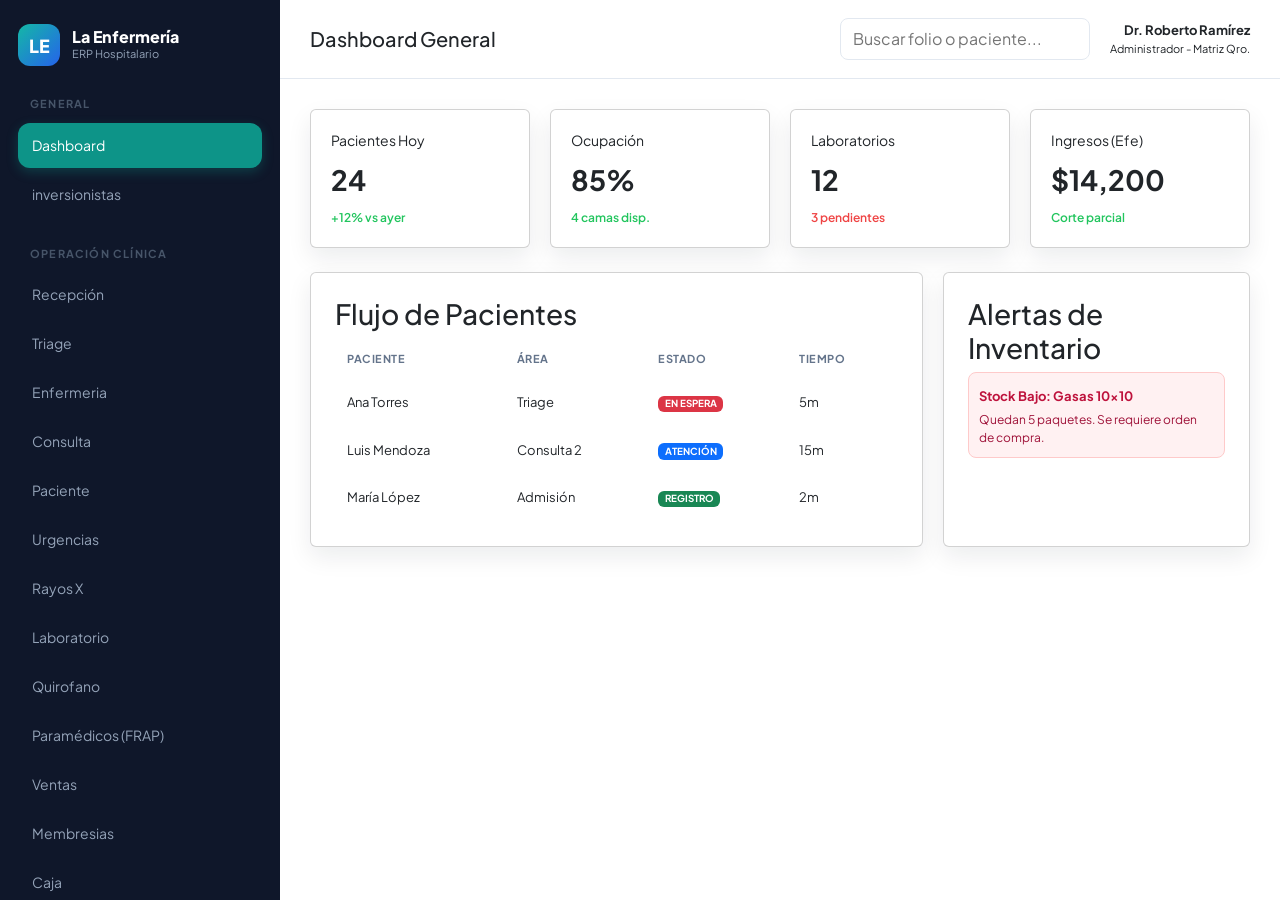
==== commit 9898c4d4: "reefactor: data" ====
--- a/index.html
+++ b/index.html
@@ -68,6 +68,7 @@
             <div class="nav-item" onclick="showModule('')"> Quirofano </div>
             <div class="nav-item" onclick="showModule('paramedicos')"> Paramédicos (FRAP)</div>
             <div class="nav-item" onclick="showModule('ventas')">Ventas</div>
+            <div class="nav-item" onclick="showModule('')">Membresias </div>
             <div class="nav-item" onclick="showModule('')"> Caja </div>
         </div>
 
